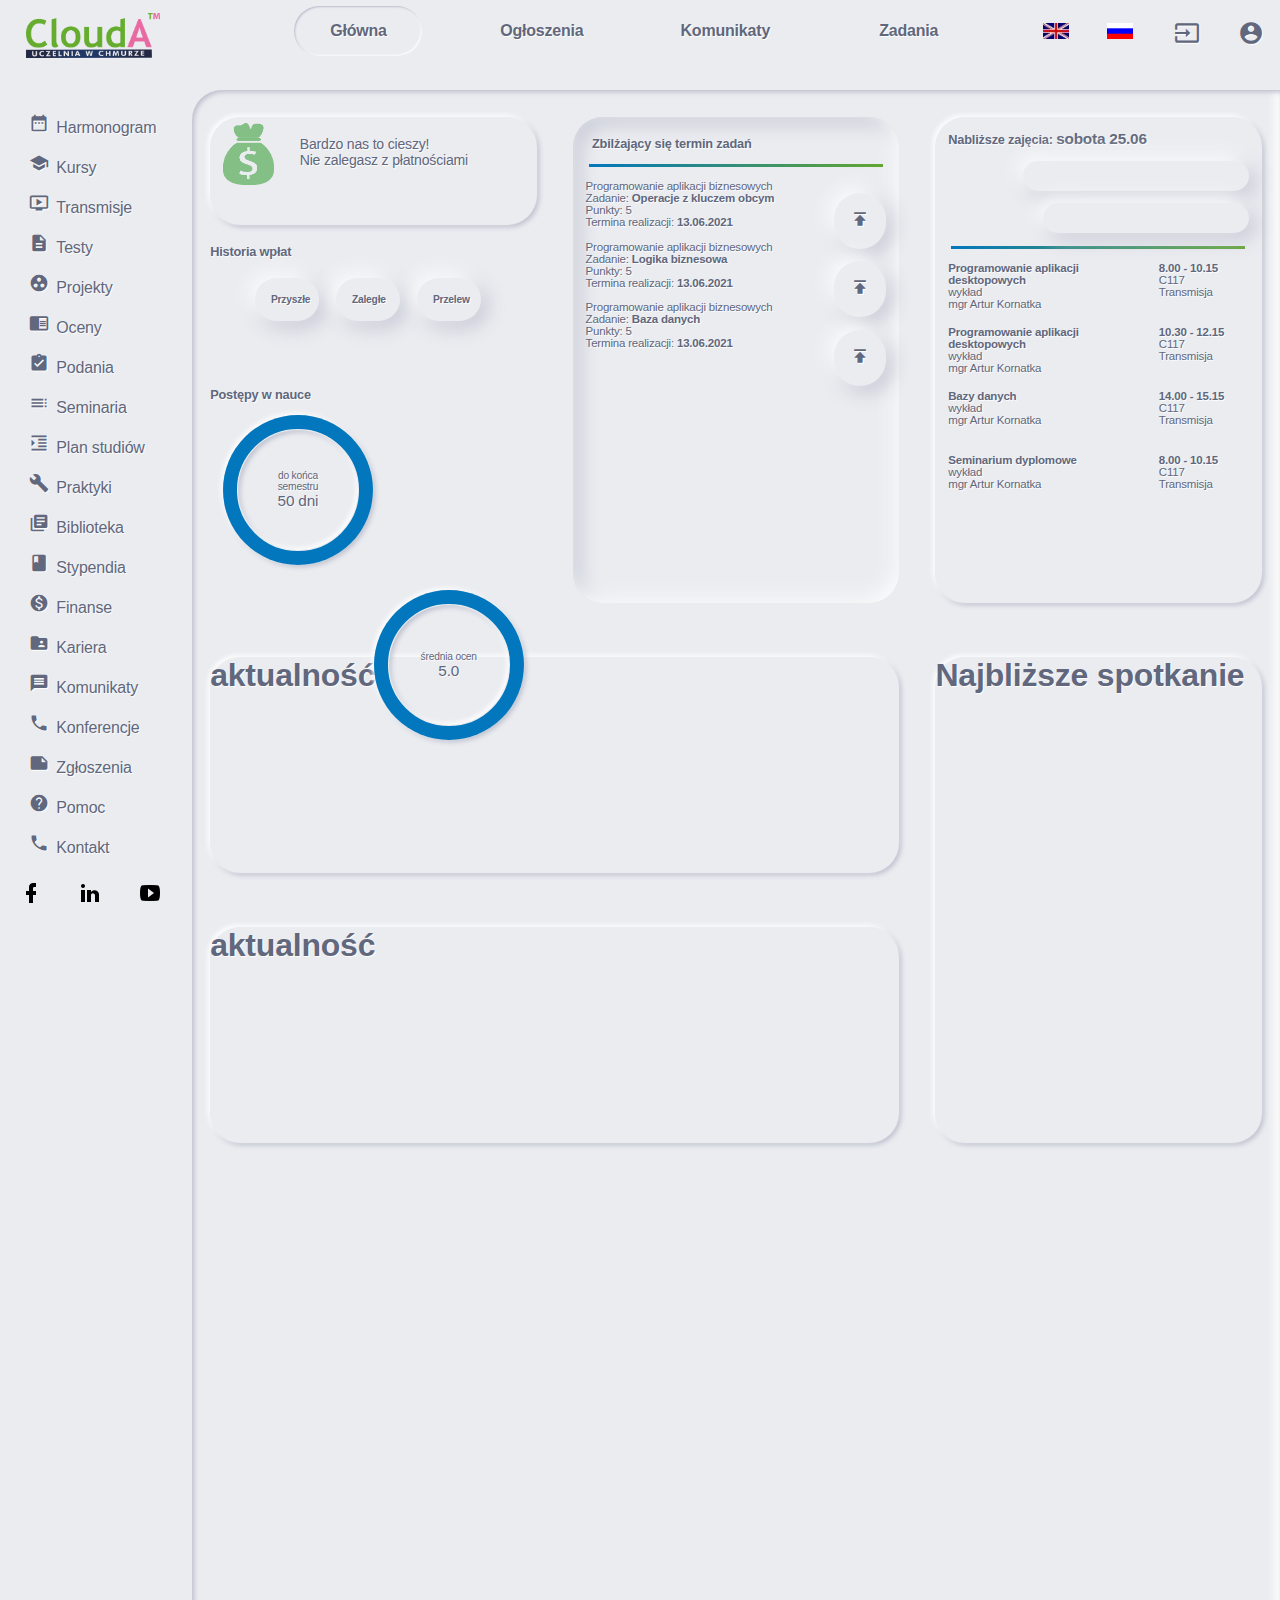
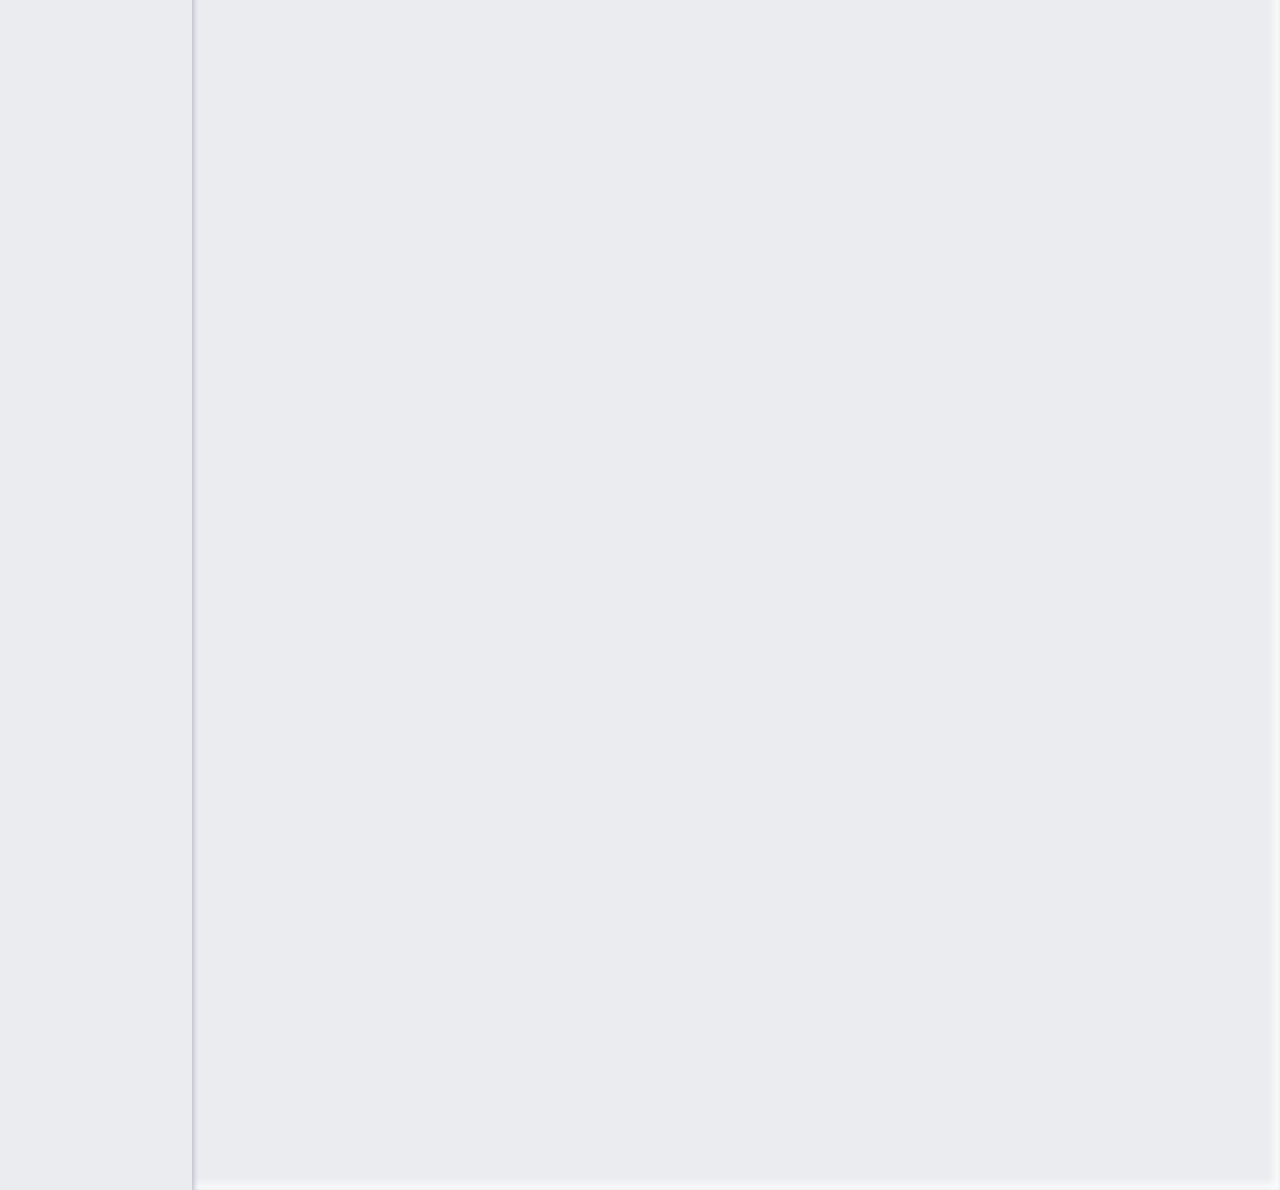
==== userPage.html @ e0c7ef5e "add style in msin board" ====
<!DOCTYPE html>
<html lang="pl">
  <head>  
    <link rel="stylesheet" href="/css/style.css" />
    <link rel="stylesheet" href="https://cdnjs.cloudflare.com/ajax/libs/font-awesome/4.7.0/css/font-awesome.min.css">
    <link href="https://fonts.googleapis.com/icon?family=Material+Icons" rel="stylesheet">
    <meta charset="UTF-8" />
    <meta http-equiv="X-UA-Compatible" content="ie=edge" />
    <meta name="viewport" content="width=device-width, initial-scale=1.0" />
    <meta name="description" content="CloudA" />
   
    <title>CloudA</title>
  </head>
  <body>
    <div class="main">
      <div class="menu-top">
        <div class="menu-top-grid">
          <a href="#"><img src="/img/CloudA2.png" alt="logo clouda"></a>
          <div class="tab-buttons">
            <button class="tablink" id="defaultOpen" onclick="openPage('Home', this, 'inset 1px 1px 2px #BABECC, inset -1px -1px 2px #FFF')">Główna</button>
            <button class="tablink" onclick="openPage('News', this, 'inset 1px 1px 2px #BABECC, inset -1px -1px 2px #FFF' )" >Ogłoszenia</button>
            <button class="tablink" onclick="openPage('Message', this, 'inset 1px 1px 2px #BABECC, inset -1px -1px 2px #FFF')">Komunikaty</button>
            <button class="tablink" onclick="openPage('Task', this, 'inset 1px 1px 2px #BABECC, inset -1px -1px 2px #FFF' )">Zadania</button>
          </div>
          <img class="ang" src="/img/fleng.jpg">
          <img class="rus" src="/img/flros.png" >
          <a class="user" href="index.html"><i class="material-icons">input</i></a>
          <a class="logout" href="index.html"><i class="material-icons">account_circle</i></a>
         
        </div>
       
      </div>
      <nav>
        <div class="menu-side">
          <ul class="card-menu">
            <li><a href="/Harmonogram/Index" class="waves-blue"><i class="material-icons">date_range</i><span>Harmonogram</span></a></li>
            <li><a href="/Kursy/ListaPlanowKursy" class="waves-blue"><i class="material-icons">school</i><span>Kursy</span></a></li>
            <li><a href="/Transmisja/TransmisjaWyklady" class="waves-blue"><i class="material-icons">ondemand_video</i><span>Transmisje</span></a></li>
            <li><a href="/Ankiety/Index" class="waves-blue"><i class="material-icons">description</i><span>Testy</span></a></li>
            <li><a href="/ProjektCloudA/Index" class="waves-blue"><i class="material-icons">group_work</i><span>Projekty</span></a></li>
            <li><a href="/Kursy/ListaPlanowOceny" class="waves-blue"><i class="material-icons">chrome_reader_mode</i><span>Oceny</span></a></li>
            <li><a href="/PodanieStudenta/Index" class="waves-blue"><i class="material-icons">assignment_turned_in</i><span>Podania</span></a></li>
            <li><a href="/Seminaria/Index" class="waves-blue"><i class="material-icons">toc</i><span>Seminaria</span></a></li>
            <li><a href="/PlanStudenta/Index" class="waves-blue"><i class="material-icons">format_indent_increase</i><span>Plan studiów</span></a></li>
            <li><a href="/Praktyki/Index" class="waves-blue"><i class="material-icons">build</i><span>Praktyki</span></a></li>
            <li><a href="/Biblioteka/Informacje" class="waves-blue"><i class="material-icons">library_books</i><span>Biblioteka</span></a></li>
            <li><a href="/Stypendia/Index" class="waves-blue"><i class="material-icons">book</i><span>Stypendia</span></a></li>
            <li><a href="/Platnosci/Index" class="waves-blue"><i class="material-icons">monetization_on</i><span>Finanse</span></a></li>
            <li><a href="/Kariera/Oferty" class="waves-blue"><i class="material-icons">folder_shared</i><span>Kariera</span></a></li>
            <li><a href="/Komunikat/Index" class="waves-blue"><i class="material-icons">message</i><span>Komunikaty</span></a></li>
            <li><a href="/Konferencja/Index" class="waves-blue"><i class="material-icons">call</i><span>Konferencje</span></a></li>
            <li><a href="/Zgloszenie/Index" class="waves-blue"><i class="material-icons">note</i><span>Zgłoszenia</span></a></li>
            <li><a href="/Pomoc/Index" class="waves-blue"><i class="material-icons">help</i><span>Pomoc</span></a></li>
            <li><a href="/Home/Kontakt" class="waves-blue"><i class="material-icons">phone</i><span>Kontakt</span></a></li>
           
          </ul>
          <a href="/Home/Kontakt" class="social-menu"><img src="/img/facebook.png" alt="facebook link"></a>
          <a href="/Home/Kontakt" class="social-menu"><img src="/img/linkedin.png" alt="linkedin"></a>
          <a href="/Home/Kontakt" class="social-menu"><img src="/img/youtube-play.png" alt="youtube-play"></a>
        </div>
      </nav>
      <div id="Home" class="tabcontent">
        <div class="workspace">
          <div class="workspace-grid">
           
            <div class="card-main-left">
              <div class="payment">
                <img src="/img/platnosciIkona.png" alt="ikona platnosci">
                <p>Bardzo nas to cieszy! <br/>Nie zalegasz z płatnościami</p>
    
              </div>
              <div class="payment-history">
                <h3>Historia wpłat</h3>
                <div class="payment-history-buttons">
                  <button>Przyszłe </button>
                <button>Zaległe</button>
                <button>Przelew</button>
                </div>
                
              </div>
              <div style="clear: both;"></div>
            </div>
            
            <div class="card-main-left">  
              <h3>Postępy w nauce</h3>          
              <div class="bar">
                <svg>
                  <circle cx='50%' cy='50%' r="50%"></circle>
                </svg>
                <p class="text-chart">do końca semestru<br><span>50 dni</span></p>
              </div>
              <div class="bar" style="float: right;">
                <svg>
                  <circle cx='50%' cy='50%' r="50%"></circle>
                </svg>
                <p class="text-chart">średnia ocen<br><span>5.0</span></p>
              </div>
              
            </div>
            <div class="card-main-right">
              <h3>Zbilżający się termin zadań</h3>
              <div class="agenda-line"></div>
              <div class="tasks">
                <div class="task">
                  <p>Programowanie aplikacji biznesowych</p>
                  <p>Zadanie: <span>Operacje z kluczem obcym</span></p>
                  <p>Punkty: 5</p>
                  <p>Termina realizacji: <span>13.06.2021</span></p>
                </div>
                <button><i class="material-icons">publish</i></button>          
              </div>
              <div class="tasks">
                <div class="task">
                  <p>Programowanie aplikacji biznesowych</p>
                  <p>Zadanie: <span>Logika biznesowa</span></p>
                  <p>Punkty: 5</p>
                  <p>Termina realizacji: <span>13.06.2021</span></p>
                </div>
                <button><i class="material-icons">publish</i></button>          
              </div>
              <div class="tasks">
                <div class="task">
                  <p>Programowanie aplikacji biznesowych</p>
                  <p>Zadanie: <span>Baza danych</span></p>
                  <p>Punkty: 5</p>
                  <p>Termina realizacji: <span>13.06.2021</span></p>

                </div>
                <button><i class="material-icons">publish</i></button>          
              </div>
            </div>
            
            <div class="card-main-a">
              <h1>aktualność</h1>
            </div>
           
         
            <div class="card-main-a">
              <h1>aktualność</h1>
            </div>
            <div class="card-second-a">
              <div class="agenda">
                <h3>Nabliższe zajęcia:  <span> sobota 25.06</span></h3>
                <button><i class="material-icons">arrow_right</i></button>
                <button><i class="material-icons">arrow_left</i></button>
                <div style="clear: both;"></div>
                <div class="agenda-line"></div>
                <div class="agenda-items">
                  <div class="agenda-item-left">                 
                    <p><span>Programowanie aplikacji desktopowych</span></p>
                    <p>wykład</p>
                    <p>mgr Artur Kornatka</p>
                  </div>
                  <div class="agenda-item-right">                  
                    <p><span>8.00 - 10.15</span></p>
                    <p>C117</p>
                    <p>Transmisja</p>
                  </div>                  
                </div>
                <div class="agenda-items">
                  <div class="agenda-item-left">                 
                    <p><span>Programowanie aplikacji desktopowych</span></p>
                    <p>wykład</p>
                    <p>mgr Artur Kornatka</p>
                  </div>
                  <div class="agenda-item-right">                  
                    <p><span>10.30 - 12.15</span></p>
                    <p>C117</p>
                    <p>Transmisja</p>
                  </div>                  
                </div>
                <div class="agenda-items">
                  <div class="agenda-item-left">                 
                    <p><span>Bazy danych</span></p>
                    <p>wykład</p>
                    <p>mgr Artur Kornatka</p>
                  </div>
                  <div class="agenda-item-right">                  
                    <p><span>14.00 - 15.15</span></p>
                    <p>C117</p>
                    <p>Transmisja</p>
                  </div>                  
                </div>
                <div class="agenda-items">
                  <div class="agenda-item-left">                 
                    <p><span>Seminarium dyplomowe</span></p>
                    <p>wykład</p>
                    <p>mgr Artur Kornatka</p>
                  </div>
                  <div class="agenda-item-right">                  
                    <p><span>8.00 - 10.15</span></p>
                    <p>C117</p>
                    <p>Transmisja</p>
                  </div>                  
                </div>
             </div>
            </div>
            <div class="card-second-b">
              <h1>Najbliższe spotkanie</h1>
            </div>
           
           
            
          </div>
          </div>
      </div>
      
      <div id="News" class="tabcontent">
       <div class="workspace">
        <div class="workspace-grid">
          <div class="card-main-a">
      
          </div>
          <div class="card-main-a">
    
          </div>
          <div class="card-main-a">
    
          </div>
          <div class="card-main-a">
    
          </div>
          <div class="card-second-a">
      
          </div>
          <div class="card-second-b">
      
          </div>
        </div>
       </div>
      </div>
      
      <div id="Message" class="tabcontent">
        <div class="workspace">
          <div class="workspace-grid">
            <div class="card-main-a">
      
            </div>
            <div class="card-main-a">
      
            </div>
            <div class="card-main-a">
      
            </div>
            <div class="card-main-a">
      
            </div>
            <div class="card-second-a">
        
            </div>
            <div class="card-second-b">
        
            </div>
          </div>
         </div>
      </div>
      
      <div id="Task" class="tabcontent">
        <div class="workspace">
          <div class="workspace-grid">
            <div class="card-main-a">
      
            </div>
            <div class="card-main-a">
      
            </div>
            <div class="card-main-a">
      
            </div>
            <div class="card-main-a">
      
            </div>
            <div class="card-second-a">
        
            </div>
            <div class="card-second-b">
        
            </div>
          </div>
         </div>
      </div>
      
     
      <footer>
     
      </footer>
    </div>
    <script src="calendar.js"></script>
    <script src="tabPage.js"></script>
 </body>
</html>
---- css/style.css ----
/* Main page */
* {
  margin: 0;
  padding: 0;
  -webkit-box-sizing: border-box;
          box-sizing: border-box;
}

body {
  font-family: -apple-system, BlinkMacSystemFont, 'Segoe UI', Roboto, Oxygen, Ubuntu, Cantarell, 'Open Sans', 'Helvetica Neue', sans-serif;
}

body, html {
  background-color: #EBECF0;
}

body, p, input, select, textarea, button {
  font-family: 'Montserrat', sans-serif;
  letter-spacing: -0.2px;
  font-size: 16px;
}

div, p {
  color: #BABECC;
  text-shadow: 1px 1px 1px #FFF;
}

form {
  padding: 16px;
  width: 320px;
  margin: 10% auto;
}

.segment {
  padding: 32px 0;
  text-align: center;
}

.segment img {
  width: 80%;
}

button, input {
  border: 0;
  outline: 0;
  font-size: 16px;
  border-radius: 320px;
  padding: 16px;
  background-color: #EBECF0;
  text-shadow: 1px 1px 0 #FFF;
}

label {
  display: block;
  margin-bottom: 24px;
  width: 100%;
}

input {
  margin-right: 8px;
  -webkit-box-shadow: inset 2px 2px 5px #BABECC, inset -5px -5px 10px #FFF;
          box-shadow: inset 2px 2px 5px #BABECC, inset -5px -5px 10px #FFF;
  width: 100%;
  -webkit-box-sizing: border-box;
          box-sizing: border-box;
  -webkit-transition: all 0.2s ease-in-out;
  transition: all 0.2s ease-in-out;
  -moz-appearance: none;
       appearance: none;
  -webkit-appearance: none;
}

input:focus {
  -webkit-box-shadow: inset 1px 1px 2px #BABECC, inset -1px -1px 2px #FFF;
          box-shadow: inset 1px 1px 2px #BABECC, inset -1px -1px 2px #FFF;
}

button {
  color: #61677C;
  font-weight: bold;
  -webkit-box-shadow: -5px -5px 20px #FFF, 5px 5px 20px #BABECC;
          box-shadow: -5px -5px 20px #FFF, 5px 5px 20px #BABECC;
  -webkit-transition: all 0.2s ease-in-out;
  transition: all 0.2s ease-in-out;
  cursor: pointer;
  font-weight: 600;
}

button:hover {
  -webkit-box-shadow: -2px -2px 5px #FFF, 2px 2px 5px #BABECC;
          box-shadow: -2px -2px 5px #FFF, 2px 2px 5px #BABECC;
}

button:active {
  -webkit-box-shadow: inset 1px 1px 2px #BABECC, inset -1px -1px 2px #FFF;
          box-shadow: inset 1px 1px 2px #BABECC, inset -1px -1px 2px #FFF;
}

button .icon {
  margin-right: 8px;
}

button.unit {
  border-radius: 8px;
  line-height: 0;
  width: 48px;
  height: 48px;
  display: -webkit-inline-box;
  display: -ms-inline-flexbox;
  display: inline-flex;
  -webkit-box-pack: center;
      -ms-flex-pack: center;
          justify-content: center;
  -webkit-box-align: center;
      -ms-flex-align: center;
          align-items: center;
  margin: 0 8px;
  font-size: 24px;
}

button.unit .icon {
  margin-right: 0;
}

button.color-main {
  display: block;
  width: 100%;
  color: #0277bd;
}

.input-group {
  display: -webkit-box;
  display: -ms-flexbox;
  display: flex;
  -webkit-box-align: center;
      -ms-flex-align: center;
          align-items: center;
  -webkit-box-pack: start;
      -ms-flex-pack: start;
          justify-content: flex-start;
}

.input-group label {
  margin: 0;
  -webkit-box-flex: 1;
      -ms-flex: 1;
          flex: 1;
}

.link {
  text-align: center;
}

.link a {
  text-decoration: none;
  color: #61677C;
}

center {
  color: #61677C;
  font-size: 10px;
}

.main {
  height: 100vh;
  display: -ms-grid;
  display: grid;
  -ms-grid-columns: 15vw 1fr;
      grid-template-columns: 15vw 1fr;
  -ms-grid-rows: 10vh 1fr;
      grid-template-rows: 10vh 1fr;
}

.menu-top {
  color: #61677C;
  -ms-grid-column: 1;
  -ms-grid-column-span: 2;
  grid-column: 1/3;
  -ms-grid-row: 1;
  -ms-grid-row-span: 1;
  grid-row: 1/2;
}

.menu-top-grid {
  display: -ms-grid;
  display: grid;
  -ms-grid-columns: 15vw 1fr 5vw 5vw 5vw 5vw;
      grid-template-columns: 15vw 1fr 5vw 5vw 5vw 5vw;
  justify-items: center;
  -webkit-box-align: center;
      -ms-flex-align: center;
          align-items: center;
}

.menu-top a img {
  width: 70%;
  margin-left: 2vw;
  margin-top: 1vw;
  -ms-grid-column: 1;
  -ms-grid-column-span: 1;
  grid-column: 1/2;
}

.user {
  -ms-grid-column: 5;
  -ms-grid-column-span: 1;
  grid-column: 5/6;
  width: 55%;
  height: 55%;
  padding: 0;
  border-radius: 5px;
  color: #61677C;
  padding-top: 7px;
  padding-left: 8px;
  cursor: pointer;
  -webkit-transition: ease-in-out 0.4s;
  transition: ease-in-out 0.4s;
}

.user i {
  font-size: 2vw !important;
}

.user:hover {
  -webkit-box-shadow: -2px -2px 5px #FFF, 2px 2px 5px #BABECC;
          box-shadow: -2px -2px 5px #FFF, 2px 2px 5px #BABECC;
}

.logout {
  -ms-grid-column: 6;
  -ms-grid-column-span: 1;
  grid-column: 6/7;
  width: 55%;
  height: 55%;
  padding: 0;
  border-radius: 5px;
  color: #61677C;
  padding-top: 7px;
  padding-left: 8px;
  cursor: pointer;
  -webkit-transition: ease-in-out 0.4s;
  transition: ease-in-out 0.4s;
}

.logout i {
  font-size: 2vw !important;
}

.logout:hover {
  -webkit-box-shadow: -2px -2px 5px #FFF, 2px 2px 5px #BABECC;
          box-shadow: -2px -2px 5px #FFF, 2px 2px 5px #BABECC;
}

.rus {
  -ms-grid-column: 4;
  -ms-grid-column-span: 1;
  grid-column: 4/5;
  width: 40%;
  cursor: pointer;
}

.ang {
  -ms-grid-column: 3;
  -ms-grid-column-span: 1;
  grid-column: 3/4;
  width: 40%;
  cursor: pointer;
}

.tablink {
  -webkit-box-shadow: none;
          box-shadow: none;
  cursor: pointer;
  margin-left: 4vw;
  min-width: 10vw;
  -webkit-transition: ease-in-out 0.4s;
  transition: ease-in-out 0.4s;
}

.tablink:hover {
  -webkit-box-shadow: -2px -2px 5px #FFF, 2px 2px 5px #BABECC;
          box-shadow: -2px -2px 5px #FFF, 2px 2px 5px #BABECC;
}

.tablink:active {
  -webkit-box-shadow: inset 1px 1px 2px #BABECC, inset -1px -1px 2px #FFF;
          box-shadow: inset 1px 1px 2px #BABECC, inset -1px -1px 2px #FFF;
}

.tabcontent {
  height: 100%;
}

.menu-side {
  color: #61677C;
  -ms-grid-column: 1;
  -ms-grid-column-span: 1;
  grid-column: 1/2;
  -ms-grid-row: 2;
  -ms-grid-row-span: 1;
  grid-row: 2/3;
  margin-top: 2vh;
}

.card-menu li {
  margin-left: 10%;
  text-decoration: none;
  height: 40px;
  width: 80%;
  list-style-type: none;
  padding-top: 5px;
  padding-left: 10px;
  cursor: pointer;
  border-radius: 20px;
  -webkit-transition: ease-in-out 0.4s;
  transition: ease-in-out 0.4s;
}

.card-menu li:hover {
  -webkit-box-shadow: -2px -2px 5px #FFF, 2px 2px 5px #BABECC;
          box-shadow: -2px -2px 5px #FFF, 2px 2px 5px #BABECC;
}

.card-menu li a {
  text-decoration: none;
  color: #61677C;
}

.card-menu li a span {
  padding-left: 5%;
}

.material-icons {
  font-size: 20px !important;
}

.social-menu {
  float: left;
  margin-top: 1vw;
  margin-left: 1.5vw;
  padding: auto;
}

.social-menu img {
  padding-right: 1.25vw;
}

.social-menu:hover {
  -webkit-box-shadow: -2px -2px 5px #FFF, 2px 2px 5px #BABECC;
          box-shadow: -2px -2px 5px #FFF, 2px 2px 5px #BABECC;
}

.workspace {
  color: #61677C;
  border-top-left-radius: 30px;
  -webkit-box-shadow: inset 2px 2px 5px #BABECC, inset -5px -5px 10px #FFF;
          box-shadow: inset 2px 2px 5px #BABECC, inset -5px -5px 10px #FFF;
  -ms-grid-column: 2;
  -ms-grid-column-span: 1;
  grid-column: 2/3;
  -ms-grid-row: 2;
  -ms-grid-row-span: 1;
  grid-row: 2/3;
}

.workspace-grid {
  display: -ms-grid;
  display: grid;
  -ms-grid-columns: 1fr 1fr 1fr;
      grid-template-columns: 1fr 1fr 1fr;
  -ms-grid-rows: (30vh)[10];
      grid-template-rows: repeat(10, 30vh);
}

.card-main-left {
  color: #61677C;
  border-radius: 30px;
  -ms-flex-item-align: center;
      -ms-grid-row-align: center;
      align-self: center;
  -ms-grid-column-align: center;
      justify-self: center;
  width: 90%;
  height: 80%;
  -ms-grid-column: 1;
  -ms-grid-column-span: 1;
  grid-column: 1/2;
}

.card-main-right {
  color: #61677C;
  border-radius: 30px;
  -webkit-box-shadow: inset -5px -5px 20px #FFF, inset 5px 5px 20px #BABECC;
          box-shadow: inset -5px -5px 20px #FFF, inset 5px 5px 20px #BABECC;
  -ms-flex-item-align: center;
      -ms-grid-row-align: center;
      align-self: center;
  -ms-grid-column-align: center;
      justify-self: center;
  width: 90%;
  height: 90%;
  -ms-grid-row: 1;
  -ms-grid-row-span: 2;
  grid-row: 1/3;
  -ms-grid-column: 2;
  -ms-grid-column-span: 1;
  grid-column: 2/3;
}

.card-main-a {
  color: #61677C;
  border-radius: 30px;
  -webkit-box-shadow: -2px -2px 5px #FFF, 2px 2px 5px #BABECC;
          box-shadow: -2px -2px 5px #FFF, 2px 2px 5px #BABECC;
  -ms-flex-item-align: center;
      -ms-grid-row-align: center;
      align-self: center;
  -ms-grid-column-align: center;
      justify-self: center;
  width: 95%;
  height: 80%;
  -ms-grid-column: 1;
  -ms-grid-column-span: 2;
  grid-column: 1/3;
}

.card-main-b {
  color: #61677C;
  border-radius: 30px;
  -webkit-box-shadow: -2px -2px 5px #FFF, 2px 2px 5px #BABECC;
          box-shadow: -2px -2px 5px #FFF, 2px 2px 5px #BABECC;
  -ms-flex-item-align: center;
      -ms-grid-row-align: center;
      align-self: center;
  -ms-grid-column-align: center;
      justify-self: center;
  width: 95%;
  height: 80%;
  -ms-grid-row: 3;
  -ms-grid-row-span: 1;
  grid-row: 3/4;
  -ms-grid-column: 1;
  -ms-grid-column-span: 2;
  grid-column: 1/3;
}

.card-main-c {
  color: #61677C;
  border-radius: 30px;
  -webkit-box-shadow: -2px -2px 5px #FFF, 2px 2px 5px #BABECC;
          box-shadow: -2px -2px 5px #FFF, 2px 2px 5px #BABECC;
  -ms-flex-item-align: center;
      -ms-grid-row-align: center;
      align-self: center;
  -ms-grid-column-align: center;
      justify-self: center;
  width: 95%;
  height: 80%;
  -ms-grid-row: 4;
  -ms-grid-row-span: 1;
  grid-row: 4/5;
  -ms-grid-column: 1;
  -ms-grid-column-span: 2;
  grid-column: 1/3;
}

.card-second-a {
  -ms-flex-item-align: center;
      -ms-grid-row-align: center;
      align-self: center;
  -ms-grid-column-align: center;
      justify-self: center;
  color: #61677C;
  border-radius: 30px;
  -webkit-box-shadow: -2px -2px 5px #FFF, 2px 2px 5px #BABECC;
          box-shadow: -2px -2px 5px #FFF, 2px 2px 5px #BABECC;
  width: 90%;
  height: 90%;
  -ms-grid-row: 1;
  -ms-grid-row-span: 2;
  grid-row: 1/3;
  -ms-grid-column: 3;
  -ms-grid-column-span: 1;
  grid-column: 3/4;
}

.card-second-b {
  -ms-flex-item-align: center;
      -ms-grid-row-align: center;
      align-self: center;
  -ms-grid-column-align: center;
      justify-self: center;
  color: #61677C;
  border-radius: 30px;
  -webkit-box-shadow: -2px -2px 5px #FFF, 2px 2px 5px #BABECC;
          box-shadow: -2px -2px 5px #FFF, 2px 2px 5px #BABECC;
  width: 90%;
  height: 90%;
  -ms-grid-row: 3;
  -ms-grid-row-span: 2;
  grid-row: 3/5;
  -ms-grid-column: 3;
  -ms-grid-column-span: 1;
  grid-column: 3/4;
}

.payment {
  width: 100%;
  height: 50%;
  border-radius: 30px;
  -webkit-box-shadow: -2px -2px 5px #FFF, 2px 2px 5px #BABECC;
          box-shadow: -2px -2px 5px #FFF, 2px 2px 5px #BABECC;
}

.payment p {
  padding-top: 1.5vw;
  color: #61677C;
  font-size: 1.1vw;
}

.payment img {
  float: left;
  width: 4vw;
  margin-top: 0.5vw;
  margin-left: 1vw;
  margin-right: 2vw;
}

.payment-history h3 {
  padding-top: 1.5vw;
  padding-bottom: 1.5vw;
  color: #61677C;
  font-size: 1.0vw;
}

.payment-history-buttons {
  margin-left: 3vw;
}

.payment-history-buttons button {
  font-size: 0.8vw;
  margin: 0 0.5vw;
  width: 5vw;
}

.card-main-left h3 {
  font-size: 1.0vw;
}

.bar {
  float: left;
  height: 150px;
  width: 150px;
  border-radius: 50%;
  position: relative;
  -webkit-box-shadow: -2px -2px 5px #FFF, 2px 2px 5px #BABECC;
          box-shadow: -2px -2px 5px #FFF, 2px 2px 5px #BABECC;
  overflow: hidden;
  margin: 1vw;
}

.bar:after {
  content: "";
  position: absolute;
  left: 50%;
  top: 50%;
  -webkit-transform: translate(-50%, -50%);
          transform: translate(-50%, -50%);
  height: 80%;
  width: 80%;
  border-radius: 50%;
  -webkit-box-shadow: inset -2px -2px 5px #FFF, inset 2px 2px 5px #BABECC;
          box-shadow: inset -2px -2px 5px #FFF, inset 2px 2px 5px #BABECC;
}

svg {
  width: 100%;
  height: 100%;
  position: relative;
}

svg circle {
  position: absolute;
  -webkit-transform: scale(0.939);
          transform: scale(0.939);
  -webkit-transform-origin: center;
          transform-origin: center;
  fill: none;
  stroke: #0277bd;
  stroke-width: 20px;
  stroke-dasharray: 630px;
  /* stroke-dashoffset: 630px; */
}

.bar:nth-child(1) svg circle {
  -webkit-animation: bar_1 1s ease forwards;
          animation: bar_1 1s ease forwards;
}

.bar:nth-child(2) svg circle {
  -webkit-animation: bar_2 1s ease forwards;
          animation: bar_2 1s ease forwards;
}

.text-chart {
  position: absolute;
  color: #61677C;
  font-size: 0.8vw;
  text-align: center;
  top: 50%;
  left: 50%;
  -webkit-transform: translate(-50%, -50%);
          transform: translate(-50%, -50%);
}

.text-chart span {
  font-size: 1.2vw;
}

/* svg circle {
	stroke-dashoffset: calc(950 - (950*10) / 100);
} */
@-webkit-keyframes bar_1 {
  0% {
    stroke-dashoffset: 630px;
  }
  100% {
    stroke-dashoffset: calc(630px - (630px * 40) / 100);
  }
}
@keyframes bar_1 {
  0% {
    stroke-dashoffset: 630px;
  }
  100% {
    stroke-dashoffset: calc(630px - (630px * 40) / 100);
  }
}

@-webkit-keyframes bar_2 {
  0% {
    stroke-dashoffset: 630px;
  }
  100% {
    stroke-dashoffset: calc(630px - (630px * 40) / 100);
  }
}

@keyframes bar_2 {
  0% {
    stroke-dashoffset: 630px;
  }
  100% {
    stroke-dashoffset: calc(630px - (630px * 40) / 100);
  }
}

.card-main-right h3 {
  margin-top: 1.5vw;
  margin-left: 1.5vw;
  font-size: 1vw;
}

.tasks {
  margin: 1vw;
}

.task {
  margin-bottom: 1vw;
  float: left;
}

.task p {
  color: #61677C !important;
  font-size: 0.9vw;
}

.task p span {
  font-weight: 600;
  font-size: 0.9vw;
}

.tasks button {
  float: right;
  margin-left: 1vw;
  margin-top: 1vw;
}

.agenda h3 {
  font-size: 1vw;
  color: #61677C;
  padding-top: 1vw;
  padding-left: 1vw;
  float: left;
}

.agenda button {
  padding: 3px;
  margin-top: 1vw;
  float: right;
  margin-right: 1vw;
}

.agenda h3 span {
  font-size: 1.2vw;
}

.agenda-line {
  width: 90%;
  margin-left: 1.25vw;
  margin-top: 1vw;
  height: 3px;
  background-image: -webkit-gradient(linear, left top, right top, from(#0277bd), to(#63a630));
  background-image: linear-gradient(to right, #0277bd, #63a630);
}

.agenda-items {
  padding: 1vw;
  margin-bottom: 3vw;
}

.agenda-item-left {
  float: left;
  width: 70%;
}

.agenda-item-right {
  float: right;
  width: 30%;
}

.agenda-item-left p {
  color: #61677C;
  font-size: 0.9vw;
}

.agenda-item-left p span {
  color: #61677C;
  font-weight: 600;
}

.agenda-item-right p {
  color: #61677C;
  font-size: 0.9vw;
}

.agenda-item-right p span {
  color: #61677C;
  font-weight: 600;
}
/*# sourceMappingURL=style.css.map */
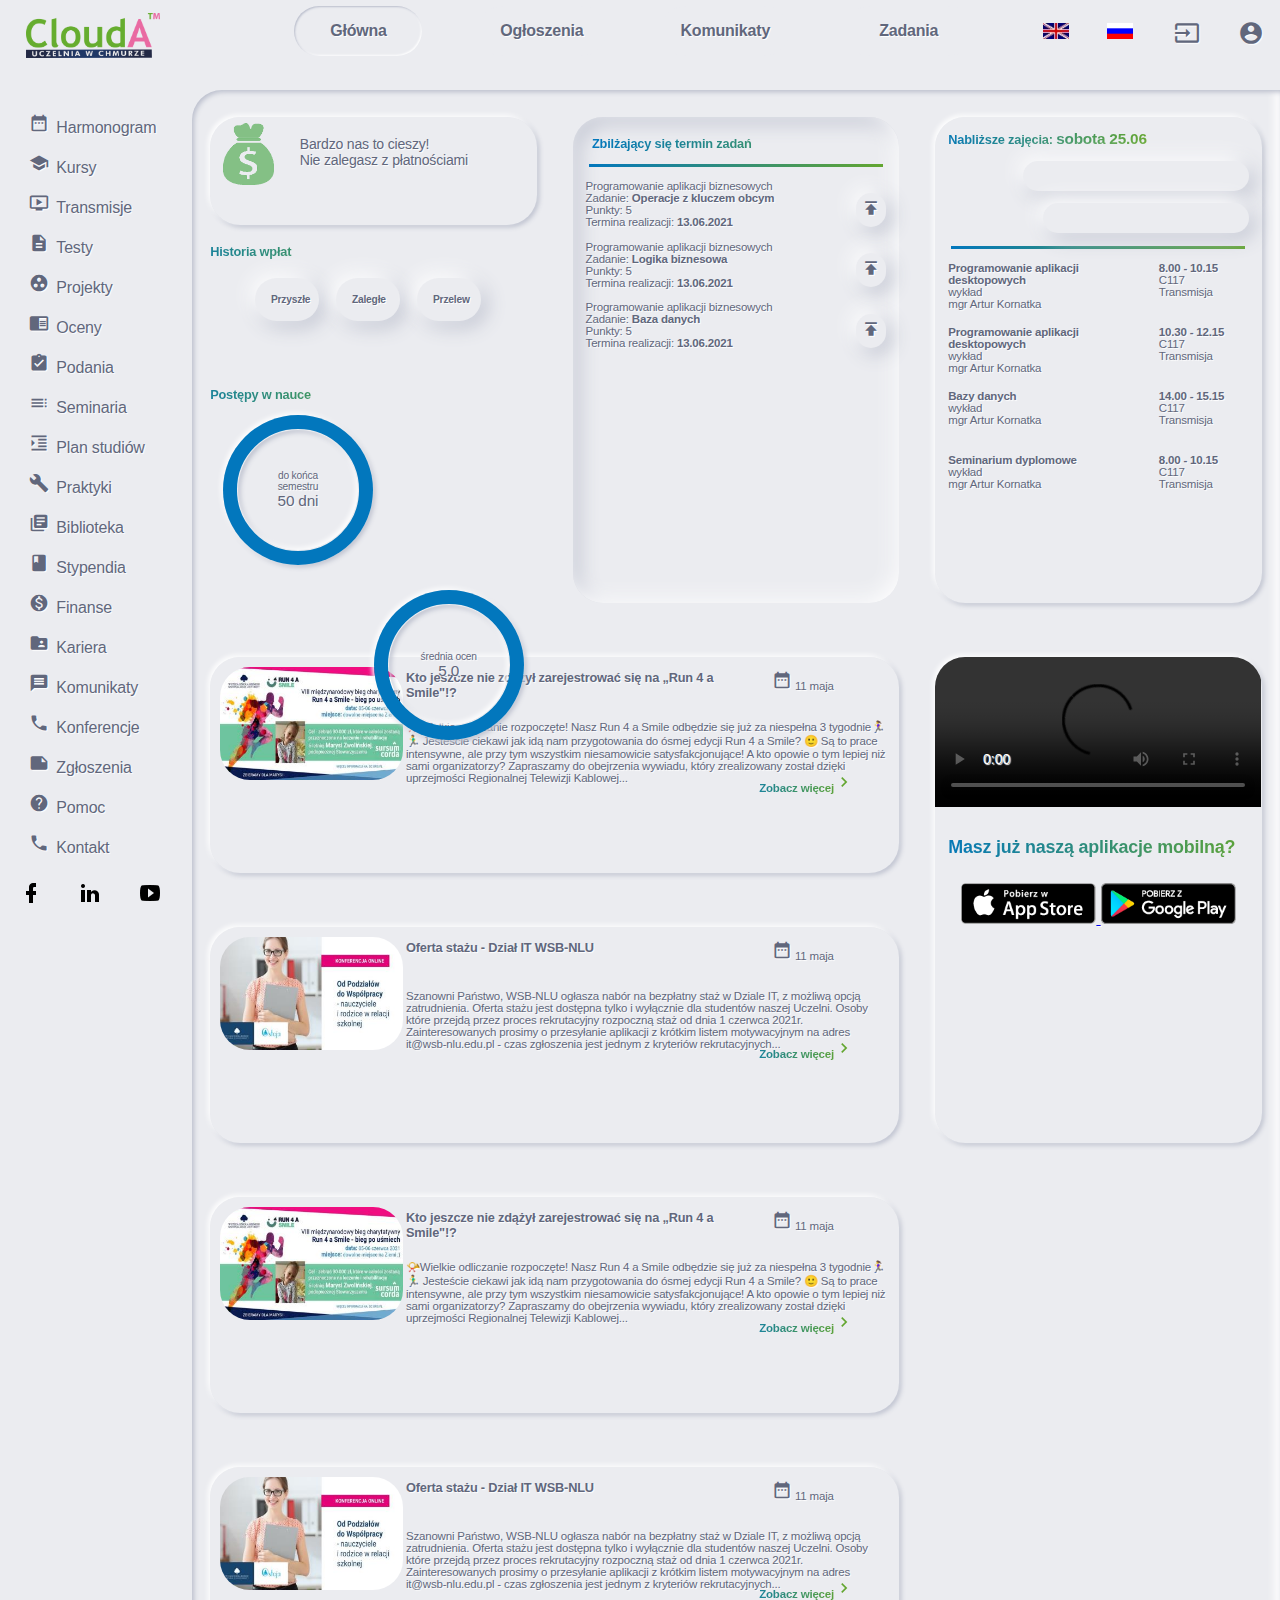
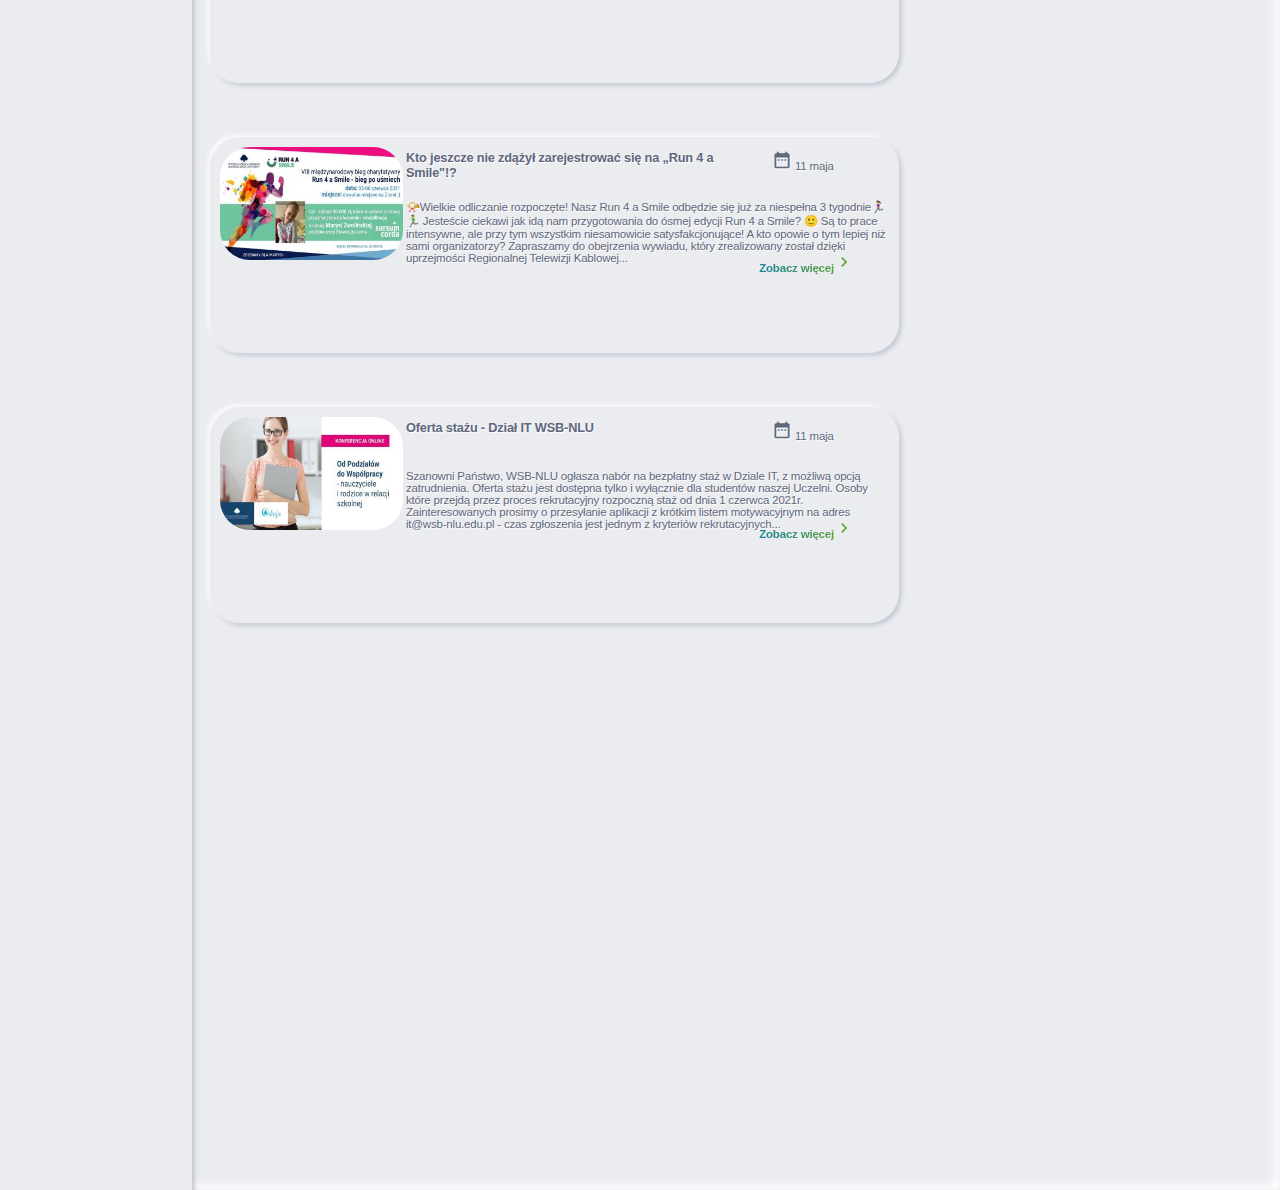
==== commit f5ae0ff9: "style in news and tasks" ====
--- a/userPage.html
+++ b/userPage.html
@@ -66,11 +66,10 @@
             <div class="card-main-left">
               <div class="payment">
                 <img src="/img/platnosciIkona.png" alt="ikona platnosci">
-                <p>Bardzo nas to cieszy! <br/>Nie zalegasz z płatnościami</p>
-    
+                <p>Bardzo nas to cieszy! <br/>Nie zalegasz z płatnościami</p>               
               </div>
               <div class="payment-history">
-                <h3>Historia wpłat</h3>
+                <h3 class="text-linear-gradient-short">Historia wpłat</h3>
                 <div class="payment-history-buttons">
                   <button>Przyszłe </button>
                 <button>Zaległe</button>
@@ -82,7 +81,7 @@
             </div>
             
             <div class="card-main-left">  
-              <h3>Postępy w nauce</h3>          
+              <h3 class="text-linear-gradient-short">Postępy w nauce</h3>          
               <div class="bar">
                 <svg>
                   <circle cx='50%' cy='50%' r="50%"></circle>
@@ -98,7 +97,7 @@
               
             </div>
             <div class="card-main-right">
-              <h3>Zbilżający się termin zadań</h3>
+              <h3 class="text-linear-gradient">Zbilżający się termin zadań</h3>
               <div class="agenda-line"></div>
               <div class="tasks">
                 <div class="task">
@@ -130,17 +129,96 @@
               </div>
             </div>
             
-            <div class="card-main-a">
-              <h1>aktualność</h1>
-            </div>
-           
-         
-            <div class="card-main-a">
-              <h1>aktualność</h1>
+            <div class="card-main-a"> 
+              <div class="news-grid">
+                <img src="/img/nkonowalik_bf10085a-2495-4b3c-bf7b-aec5e0d8f4f5_min.jpg">
+                <h3>Kto jeszcze nie zdążył zarejestrować się na „Run 4 a Smile"!?</h3>
+                <p>📯Wielkie odliczanie rozpoczęte!  
+                  Nasz Run 4 a Smile odbędzie się już za niespełna 3 tygodnie🏃‍♀️🏃‍♂️
+                  Jesteście ciekawi jak idą nam przygotowania do ósmej edycji Run 4 a Smile? 🙂
+                  Są to prace intensywne, ale przy tym wszystkim niesamowicie satysfakcjonujące!
+                  A kto opowie o tym lepiej niż sami organizatorzy? 
+                  Zapraszamy do obejrzenia wywiadu, który zrealizowany został dzięki uprzejmości Regionalnej Telewizji Kablowej...  </p>
+                  <span><i class="material-icons left">date_range</i> 11 maja</span>
+                  <a class="text-linear-gradient-short">Zobacz więcej<i class="material-icons">navigate_next</i></a>               
+              </div>           
+            </div>
+            <div class="card-main-a"> 
+              <div class="news-grid">
+                <img src="/img/nkonowalik_79d6265e-cae2-4262-ae67-17194fe45278_min.jpg">
+                <h3>Oferta stażu - Dział IT WSB-NLU</h3>
+                <p>Szanowni Państwo,
+
+                  WSB-NLU ogłasza nabór na bezpłatny staż w Dziale IT, z możliwą opcją zatrudnienia.
+                  
+                  Oferta stażu jest dostępna tylko i wyłącznie dla studentów naszej Uczelni. Osoby które przejdą przez proces rekrutacyjny rozpoczną staż od dnia 1 czerwca 2021r. Zainteresowanych prosimy o przesyłanie aplikacji z krótkim listem motywacyjnym na adres it@wsb-nlu.edu.pl - czas zgłoszenia jest jednym z kryteriów rekrutacyjnych...
+                  
+                 </p>
+                  <span><i class="material-icons left">date_range</i> 11 maja</span>
+                  <a class="text-linear-gradient-short">Zobacz więcej<i class="material-icons">navigate_next</i></a>               
+              </div>           
+            </div>
+            <div class="card-main-a"> 
+              <div class="news-grid">
+                <img src="/img/nkonowalik_bf10085a-2495-4b3c-bf7b-aec5e0d8f4f5_min.jpg">
+                <h3>Kto jeszcze nie zdążył zarejestrować się na „Run 4 a Smile"!?</h3>
+                <p>📯Wielkie odliczanie rozpoczęte!  
+                  Nasz Run 4 a Smile odbędzie się już za niespełna 3 tygodnie🏃‍♀️🏃‍♂️
+                  Jesteście ciekawi jak idą nam przygotowania do ósmej edycji Run 4 a Smile? 🙂
+                  Są to prace intensywne, ale przy tym wszystkim niesamowicie satysfakcjonujące!
+                  A kto opowie o tym lepiej niż sami organizatorzy? 
+                  Zapraszamy do obejrzenia wywiadu, który zrealizowany został dzięki uprzejmości Regionalnej Telewizji Kablowej...  </p>
+                  <span><i class="material-icons left">date_range</i> 11 maja</span>
+                  <a class="text-linear-gradient-short">Zobacz więcej<i class="material-icons">navigate_next</i></a>               
+              </div>           
+            </div>
+            <div class="card-main-a"> 
+              <div class="news-grid">
+                <img src="/img/nkonowalik_79d6265e-cae2-4262-ae67-17194fe45278_min.jpg">
+                <h3>Oferta stażu - Dział IT WSB-NLU</h3>
+                <p>Szanowni Państwo,
+
+                  WSB-NLU ogłasza nabór na bezpłatny staż w Dziale IT, z możliwą opcją zatrudnienia.
+                  
+                  Oferta stażu jest dostępna tylko i wyłącznie dla studentów naszej Uczelni. Osoby które przejdą przez proces rekrutacyjny rozpoczną staż od dnia 1 czerwca 2021r. Zainteresowanych prosimy o przesyłanie aplikacji z krótkim listem motywacyjnym na adres it@wsb-nlu.edu.pl - czas zgłoszenia jest jednym z kryteriów rekrutacyjnych...
+                  
+                 </p>
+                  <span><i class="material-icons left">date_range</i> 11 maja</span>
+                  <a class="text-linear-gradient-short">Zobacz więcej<i class="material-icons">navigate_next</i></a>               
+              </div>           
+            </div>
+            <div class="card-main-a"> 
+              <div class="news-grid">
+                <img src="/img/nkonowalik_bf10085a-2495-4b3c-bf7b-aec5e0d8f4f5_min.jpg">
+                <h3>Kto jeszcze nie zdążył zarejestrować się na „Run 4 a Smile"!?</h3>
+                <p>📯Wielkie odliczanie rozpoczęte!  
+                  Nasz Run 4 a Smile odbędzie się już za niespełna 3 tygodnie🏃‍♀️🏃‍♂️
+                  Jesteście ciekawi jak idą nam przygotowania do ósmej edycji Run 4 a Smile? 🙂
+                  Są to prace intensywne, ale przy tym wszystkim niesamowicie satysfakcjonujące!
+                  A kto opowie o tym lepiej niż sami organizatorzy? 
+                  Zapraszamy do obejrzenia wywiadu, który zrealizowany został dzięki uprzejmości Regionalnej Telewizji Kablowej...  </p>
+                  <span><i class="material-icons left">date_range</i> 11 maja</span>
+                  <a class="text-linear-gradient-short">Zobacz więcej<i class="material-icons">navigate_next</i></a>               
+              </div>           
+            </div>
+            <div class="card-main-a"> 
+              <div class="news-grid">
+                <img src="/img/nkonowalik_79d6265e-cae2-4262-ae67-17194fe45278_min.jpg">
+                <h3>Oferta stażu - Dział IT WSB-NLU</h3>
+                <p>Szanowni Państwo,
+
+                  WSB-NLU ogłasza nabór na bezpłatny staż w Dziale IT, z możliwą opcją zatrudnienia.
+                  
+                  Oferta stażu jest dostępna tylko i wyłącznie dla studentów naszej Uczelni. Osoby które przejdą przez proces rekrutacyjny rozpoczną staż od dnia 1 czerwca 2021r. Zainteresowanych prosimy o przesyłanie aplikacji z krótkim listem motywacyjnym na adres it@wsb-nlu.edu.pl - czas zgłoszenia jest jednym z kryteriów rekrutacyjnych...
+                  
+                 </p>
+                  <span><i class="material-icons left">date_range</i> 11 maja</span>
+                  <a class="text-linear-gradient-short">Zobacz więcej<i class="material-icons">navigate_next</i></a>               
+              </div>           
             </div>
             <div class="card-second-a">
               <div class="agenda">
-                <h3>Nabliższe zajęcia:  <span> sobota 25.06</span></h3>
+                <h3 class="text-linear-gradient">Nabliższe zajęcia:  <span> sobota 25.06</span></h3>
                 <button><i class="material-icons">arrow_right</i></button>
                 <button><i class="material-icons">arrow_left</i></button>
                 <div style="clear: both;"></div>
@@ -196,11 +274,17 @@
              </div>
             </div>
             <div class="card-second-b">
-              <h1>Najbliższe spotkanie</h1>
-            </div>
-           
-           
-            
+              <video src="/img/CloudA-video.mp4" type="video/mp4" controls ></video>
+              <h3 class="text-linear-gradient">Masz już naszą aplikacje mobilną?</h3>      
+              <div class="mobile-links">
+                <a href="https://itunes.apple.com/pl/app/clouda/id1220784966?l=pl&amp;mt=8">
+                  <img src="/img/appstore.png">
+                </a>
+                <a href="https://play.google.com/store/apps/details?id=com.CloudA.android">
+                  <img src="/img/google_play.png">
+                </a>
+              </div>            
+            </div>
           </div>
           </div>
       </div>
@@ -208,17 +292,63 @@
       <div id="News" class="tabcontent">
        <div class="workspace">
         <div class="workspace-grid">
-          <div class="card-main-a">
-      
-          </div>
-          <div class="card-main-a">
-    
-          </div>
-          <div class="card-main-a">
-    
-          </div>
-          <div class="card-main-a">
-    
+          <div class="card-main-a"> 
+            <div class="news-grid">
+              <img src="/img/nkonowalik_bf10085a-2495-4b3c-bf7b-aec5e0d8f4f5_min.jpg">
+              <h3>Kto jeszcze nie zdążył zarejestrować się na „Run 4 a Smile"!?</h3>
+              <p>📯Wielkie odliczanie rozpoczęte!  
+                Nasz Run 4 a Smile odbędzie się już za niespełna 3 tygodnie🏃‍♀️🏃‍♂️
+                Jesteście ciekawi jak idą nam przygotowania do ósmej edycji Run 4 a Smile? 🙂
+                Są to prace intensywne, ale przy tym wszystkim niesamowicie satysfakcjonujące!
+                A kto opowie o tym lepiej niż sami organizatorzy? 
+                Zapraszamy do obejrzenia wywiadu, który zrealizowany został dzięki uprzejmości Regionalnej Telewizji Kablowej...  </p>
+                <span><i class="material-icons left">date_range</i> 11 maja</span>
+                <a class="text-linear-gradient-short">Zobacz więcej<i class="material-icons">navigate_next</i></a>               
+            </div>           
+          </div>
+          <div class="card-main-a"> 
+            <div class="news-grid">
+              <img src="/img/nkonowalik_79d6265e-cae2-4262-ae67-17194fe45278_min.jpg">
+              <h3>Oferta stażu - Dział IT WSB-NLU</h3>
+              <p>Szanowni Państwo,
+
+                WSB-NLU ogłasza nabór na bezpłatny staż w Dziale IT, z możliwą opcją zatrudnienia.
+                
+                Oferta stażu jest dostępna tylko i wyłącznie dla studentów naszej Uczelni. Osoby które przejdą przez proces rekrutacyjny rozpoczną staż od dnia 1 czerwca 2021r. Zainteresowanych prosimy o przesyłanie aplikacji z krótkim listem motywacyjnym na adres it@wsb-nlu.edu.pl - czas zgłoszenia jest jednym z kryteriów rekrutacyjnych...
+                
+               </p>
+                <span><i class="material-icons left">date_range</i> 11 maja</span>
+                <a class="text-linear-gradient-short">Zobacz więcej<i class="material-icons">navigate_next</i></a>               
+            </div>           
+          </div>
+          <div class="card-main-a"> 
+            <div class="news-grid">
+              <img src="/img/nkonowalik_bf10085a-2495-4b3c-bf7b-aec5e0d8f4f5_min.jpg">
+              <h3>Kto jeszcze nie zdążył zarejestrować się na „Run 4 a Smile"!?</h3>
+              <p>📯Wielkie odliczanie rozpoczęte!  
+                Nasz Run 4 a Smile odbędzie się już za niespełna 3 tygodnie🏃‍♀️🏃‍♂️
+                Jesteście ciekawi jak idą nam przygotowania do ósmej edycji Run 4 a Smile? 🙂
+                Są to prace intensywne, ale przy tym wszystkim niesamowicie satysfakcjonujące!
+                A kto opowie o tym lepiej niż sami organizatorzy? 
+                Zapraszamy do obejrzenia wywiadu, który zrealizowany został dzięki uprzejmości Regionalnej Telewizji Kablowej...  </p>
+                <span><i class="material-icons left">date_range</i> 11 maja</span>
+                <a class="text-linear-gradient-short">Zobacz więcej<i class="material-icons">navigate_next</i></a>               
+            </div>           
+          </div>
+          <div class="card-main-a"> 
+            <div class="news-grid">
+              <img src="/img/nkonowalik_79d6265e-cae2-4262-ae67-17194fe45278_min.jpg">
+              <h3>Oferta stażu - Dział IT WSB-NLU</h3>
+              <p>Szanowni Państwo,
+
+                WSB-NLU ogłasza nabór na bezpłatny staż w Dziale IT, z możliwą opcją zatrudnienia.
+                
+                Oferta stażu jest dostępna tylko i wyłącznie dla studentów naszej Uczelni. Osoby które przejdą przez proces rekrutacyjny rozpoczną staż od dnia 1 czerwca 2021r. Zainteresowanych prosimy o przesyłanie aplikacji z krótkim listem motywacyjnym na adres it@wsb-nlu.edu.pl - czas zgłoszenia jest jednym z kryteriów rekrutacyjnych...
+                
+               </p>
+                <span><i class="material-icons left">date_range</i> 11 maja</span>
+                <a class="text-linear-gradient-short">Zobacz więcej<i class="material-icons">navigate_next</i></a>               
+            </div>           
           </div>
           <div class="card-second-a">
       
@@ -233,17 +363,63 @@
       <div id="Message" class="tabcontent">
         <div class="workspace">
           <div class="workspace-grid">
-            <div class="card-main-a">
-      
-            </div>
-            <div class="card-main-a">
-      
-            </div>
-            <div class="card-main-a">
-      
-            </div>
-            <div class="card-main-a">
-      
+            <div class="card-main-a"> 
+              <div class="news-grid">
+                <img src="/img/nkonowalik_bf10085a-2495-4b3c-bf7b-aec5e0d8f4f5_min.jpg">
+                <h3>Kto jeszcze nie zdążył zarejestrować się na „Run 4 a Smile"!?</h3>
+                <p>📯Wielkie odliczanie rozpoczęte!  
+                  Nasz Run 4 a Smile odbędzie się już za niespełna 3 tygodnie🏃‍♀️🏃‍♂️
+                  Jesteście ciekawi jak idą nam przygotowania do ósmej edycji Run 4 a Smile? 🙂
+                  Są to prace intensywne, ale przy tym wszystkim niesamowicie satysfakcjonujące!
+                  A kto opowie o tym lepiej niż sami organizatorzy? 
+                  Zapraszamy do obejrzenia wywiadu, który zrealizowany został dzięki uprzejmości Regionalnej Telewizji Kablowej...  </p>
+                  <span><i class="material-icons left">date_range</i> 11 maja</span>
+                  <a class="text-linear-gradient-short">Zobacz więcej<i class="material-icons">navigate_next</i></a>               
+              </div>           
+            </div>
+            <div class="card-main-a"> 
+              <div class="news-grid">
+                <img src="/img/nkonowalik_79d6265e-cae2-4262-ae67-17194fe45278_min.jpg">
+                <h3>Oferta stażu - Dział IT WSB-NLU</h3>
+                <p>Szanowni Państwo,
+
+                  WSB-NLU ogłasza nabór na bezpłatny staż w Dziale IT, z możliwą opcją zatrudnienia.
+                  
+                  Oferta stażu jest dostępna tylko i wyłącznie dla studentów naszej Uczelni. Osoby które przejdą przez proces rekrutacyjny rozpoczną staż od dnia 1 czerwca 2021r. Zainteresowanych prosimy o przesyłanie aplikacji z krótkim listem motywacyjnym na adres it@wsb-nlu.edu.pl - czas zgłoszenia jest jednym z kryteriów rekrutacyjnych...
+                  
+                 </p>
+                  <span><i class="material-icons left">date_range</i> 11 maja</span>
+                  <a class="text-linear-gradient-short">Zobacz więcej<i class="material-icons">navigate_next</i></a>               
+              </div>           
+            </div>
+            <div class="card-main-a"> 
+              <div class="news-grid">
+                <img src="/img/nkonowalik_bf10085a-2495-4b3c-bf7b-aec5e0d8f4f5_min.jpg">
+                <h3>Kto jeszcze nie zdążył zarejestrować się na „Run 4 a Smile"!?</h3>
+                <p>📯Wielkie odliczanie rozpoczęte!  
+                  Nasz Run 4 a Smile odbędzie się już za niespełna 3 tygodnie🏃‍♀️🏃‍♂️
+                  Jesteście ciekawi jak idą nam przygotowania do ósmej edycji Run 4 a Smile? 🙂
+                  Są to prace intensywne, ale przy tym wszystkim niesamowicie satysfakcjonujące!
+                  A kto opowie o tym lepiej niż sami organizatorzy? 
+                  Zapraszamy do obejrzenia wywiadu, który zrealizowany został dzięki uprzejmości Regionalnej Telewizji Kablowej...  </p>
+                  <span><i class="material-icons left">date_range</i> 11 maja</span>
+                  <a class="text-linear-gradient-short">Zobacz więcej<i class="material-icons">navigate_next</i></a>               
+              </div>           
+            </div>
+            <div class="card-main-a"> 
+              <div class="news-grid">
+                <img src="/img/nkonowalik_79d6265e-cae2-4262-ae67-17194fe45278_min.jpg">
+                <h3>Oferta stażu - Dział IT WSB-NLU</h3>
+                <p>Szanowni Państwo,
+
+                  WSB-NLU ogłasza nabór na bezpłatny staż w Dziale IT, z możliwą opcją zatrudnienia.
+                  
+                  Oferta stażu jest dostępna tylko i wyłącznie dla studentów naszej Uczelni. Osoby które przejdą przez proces rekrutacyjny rozpoczną staż od dnia 1 czerwca 2021r. Zainteresowanych prosimy o przesyłanie aplikacji z krótkim listem motywacyjnym na adres it@wsb-nlu.edu.pl - czas zgłoszenia jest jednym z kryteriów rekrutacyjnych...
+                  
+                 </p>
+                  <span><i class="material-icons left">date_range</i> 11 maja</span>
+                  <a class="text-linear-gradient-short">Zobacz więcej<i class="material-icons">navigate_next</i></a>               
+              </div>           
             </div>
             <div class="card-second-a">
         
@@ -258,17 +434,63 @@
       <div id="Task" class="tabcontent">
         <div class="workspace">
           <div class="workspace-grid">
-            <div class="card-main-a">
-      
-            </div>
-            <div class="card-main-a">
-      
-            </div>
-            <div class="card-main-a">
-      
-            </div>
-            <div class="card-main-a">
-      
+            <div class="card-main-a"> 
+              <div class="news-grid">
+                <img src="/img/nkonowalik_bf10085a-2495-4b3c-bf7b-aec5e0d8f4f5_min.jpg">
+                <h3>Kto jeszcze nie zdążył zarejestrować się na „Run 4 a Smile"!?</h3>
+                <p>📯Wielkie odliczanie rozpoczęte!  
+                  Nasz Run 4 a Smile odbędzie się już za niespełna 3 tygodnie🏃‍♀️🏃‍♂️
+                  Jesteście ciekawi jak idą nam przygotowania do ósmej edycji Run 4 a Smile? 🙂
+                  Są to prace intensywne, ale przy tym wszystkim niesamowicie satysfakcjonujące!
+                  A kto opowie o tym lepiej niż sami organizatorzy? 
+                  Zapraszamy do obejrzenia wywiadu, który zrealizowany został dzięki uprzejmości Regionalnej Telewizji Kablowej...  </p>
+                  <span><i class="material-icons left">date_range</i> 11 maja</span>
+                  <a class="text-linear-gradient-short">Zobacz więcej<i class="material-icons">navigate_next</i></a>               
+              </div>           
+            </div>
+            <div class="card-main-a"> 
+              <div class="news-grid">
+                <img src="/img/nkonowalik_79d6265e-cae2-4262-ae67-17194fe45278_min.jpg">
+                <h3>Oferta stażu - Dział IT WSB-NLU</h3>
+                <p>Szanowni Państwo,
+
+                  WSB-NLU ogłasza nabór na bezpłatny staż w Dziale IT, z możliwą opcją zatrudnienia.
+                  
+                  Oferta stażu jest dostępna tylko i wyłącznie dla studentów naszej Uczelni. Osoby które przejdą przez proces rekrutacyjny rozpoczną staż od dnia 1 czerwca 2021r. Zainteresowanych prosimy o przesyłanie aplikacji z krótkim listem motywacyjnym na adres it@wsb-nlu.edu.pl - czas zgłoszenia jest jednym z kryteriów rekrutacyjnych...
+                  
+                 </p>
+                  <span><i class="material-icons left">date_range</i> 11 maja</span>
+                  <a class="text-linear-gradient-short">Zobacz więcej<i class="material-icons">navigate_next</i></a>               
+              </div>           
+            </div>
+            <div class="card-main-a"> 
+              <div class="news-grid">
+                <img src="/img/nkonowalik_bf10085a-2495-4b3c-bf7b-aec5e0d8f4f5_min.jpg">
+                <h3>Kto jeszcze nie zdążył zarejestrować się na „Run 4 a Smile"!?</h3>
+                <p>📯Wielkie odliczanie rozpoczęte!  
+                  Nasz Run 4 a Smile odbędzie się już za niespełna 3 tygodnie🏃‍♀️🏃‍♂️
+                  Jesteście ciekawi jak idą nam przygotowania do ósmej edycji Run 4 a Smile? 🙂
+                  Są to prace intensywne, ale przy tym wszystkim niesamowicie satysfakcjonujące!
+                  A kto opowie o tym lepiej niż sami organizatorzy? 
+                  Zapraszamy do obejrzenia wywiadu, który zrealizowany został dzięki uprzejmości Regionalnej Telewizji Kablowej...  </p>
+                  <span><i class="material-icons left">date_range</i> 11 maja</span>
+                  <a class="text-linear-gradient-short">Zobacz więcej<i class="material-icons">navigate_next</i></a>               
+              </div>           
+            </div>
+            <div class="card-main-a"> 
+              <div class="news-grid">
+                <img src="/img/nkonowalik_79d6265e-cae2-4262-ae67-17194fe45278_min.jpg">
+                <h3>Oferta stażu - Dział IT WSB-NLU</h3>
+                <p>Szanowni Państwo,
+
+                  WSB-NLU ogłasza nabór na bezpłatny staż w Dziale IT, z możliwą opcją zatrudnienia.
+                  
+                  Oferta stażu jest dostępna tylko i wyłącznie dla studentów naszej Uczelni. Osoby które przejdą przez proces rekrutacyjny rozpoczną staż od dnia 1 czerwca 2021r. Zainteresowanych prosimy o przesyłanie aplikacji z krótkim listem motywacyjnym na adres it@wsb-nlu.edu.pl - czas zgłoszenia jest jednym z kryteriów rekrutacyjnych...
+                  
+                 </p>
+                  <span><i class="material-icons left">date_range</i> 11 maja</span>
+                  <a class="text-linear-gradient-short">Zobacz więcej<i class="material-icons">navigate_next</i></a>               
+              </div>           
             </div>
             <div class="card-second-a">
         
--- a/css/style.css
+++ b/css/style.css
@@ -23,6 +23,22 @@
 div, p {
   color: #BABECC;
   text-shadow: 1px 1px 1px #FFF;
+}
+
+.text-linear-gradient {
+  background: -webkit-gradient(linear, left top, right top, from(#0277bd), to(#63a630));
+  background: linear-gradient(to right, #0277bd, #63a630);
+  -webkit-background-clip: text;
+  -webkit-text-fill-color: transparent;
+  text-shadow: none;
+}
+
+.text-linear-gradient-short {
+  background: -webkit-gradient(linear, left top, right top, color-stop(-20%, #0277bd), color-stop(60%, #63a630));
+  background: linear-gradient(to right, #0277bd -20%, #63a630 60%);
+  -webkit-background-clip: text;
+  -webkit-text-fill-color: transparent;
+  text-shadow: none;
 }
 
 form {
@@ -684,6 +700,7 @@
   float: right;
   margin-left: 1vw;
   margin-top: 1vw;
+  padding: 5px;
 }
 
 .agenda h3 {
@@ -748,4 +765,96 @@
   color: #61677C;
   font-weight: 600;
 }
+
+.card-second-b video {
+  width: 100%;
+  border-top-left-radius: 30px;
+  border-top-right-radius: 30px;
+}
+
+.card-second-b h3 {
+  font-size: 1.4vw;
+  color: #61677C;
+  padding-top: 2vw;
+  padding-left: 1vw;
+}
+
+.mobile-links {
+  margin-top: 2vw;
+  margin-left: 2vw;
+}
+
+.mobile-links a img {
+  width: 45%;
+}
+
+.news-grid {
+  display: -ms-grid;
+  display: grid;
+  -ms-grid-columns: 1fr 1fr 1fr 140px;
+      grid-template-columns: 1fr 1fr 1fr 140px;
+  -ms-grid-rows: 50px 1fr 30px;
+      grid-template-rows: 50px 1fr 30px;
+}
+
+.news-grid img {
+  -ms-grid-column: 1;
+  -ms-grid-column-span: 1;
+  grid-column: 1/2;
+  -ms-grid-row: 1;
+  -ms-grid-row-span: 3;
+  grid-row: 1/4;
+  margin: 10px;
+  width: 100%;
+  border-radius: 30px;
+}
+
+.news-grid h3 {
+  padding: 1vw;
+  color: #61677C;
+  -ms-grid-row: 1;
+  -ms-grid-row-span: 1;
+  grid-row: 1/2;
+  -ms-grid-column: 2;
+  -ms-grid-column-span: 2;
+  grid-column: 2/4;
+  font-size: 1vw;
+}
+
+.news-grid p {
+  padding: 1vw;
+  color: #61677C;
+  -ms-grid-row: 2;
+  -ms-grid-row-span: 2;
+  grid-row: 2/4;
+  -ms-grid-column: 2;
+  -ms-grid-column-span: 3;
+  grid-column: 2/5;
+  font-size: 0.9vw;
+}
+
+.news-grid a {
+  -ms-grid-row: 3;
+  -ms-grid-row-span: 1;
+  grid-row: 3/4;
+  -ms-grid-column: 4;
+  -ms-grid-column-span: 1;
+  grid-column: 4/5;
+  font-size: 0.9vw;
+  cursor: pointer;
+  font-weight: 600;
+  padding-top: 5px;
+}
+
+.news-grid span {
+  margin: 1vw;
+  color: #61677C;
+  -ms-grid-row: 1;
+  -ms-grid-row-span: 1;
+  grid-row: 1/2;
+  -ms-grid-column: 4;
+  -ms-grid-column-span: 1;
+  grid-column: 4/5;
+  font-size: 0.9vw;
+}
 /*# sourceMappingURL=style.css.map */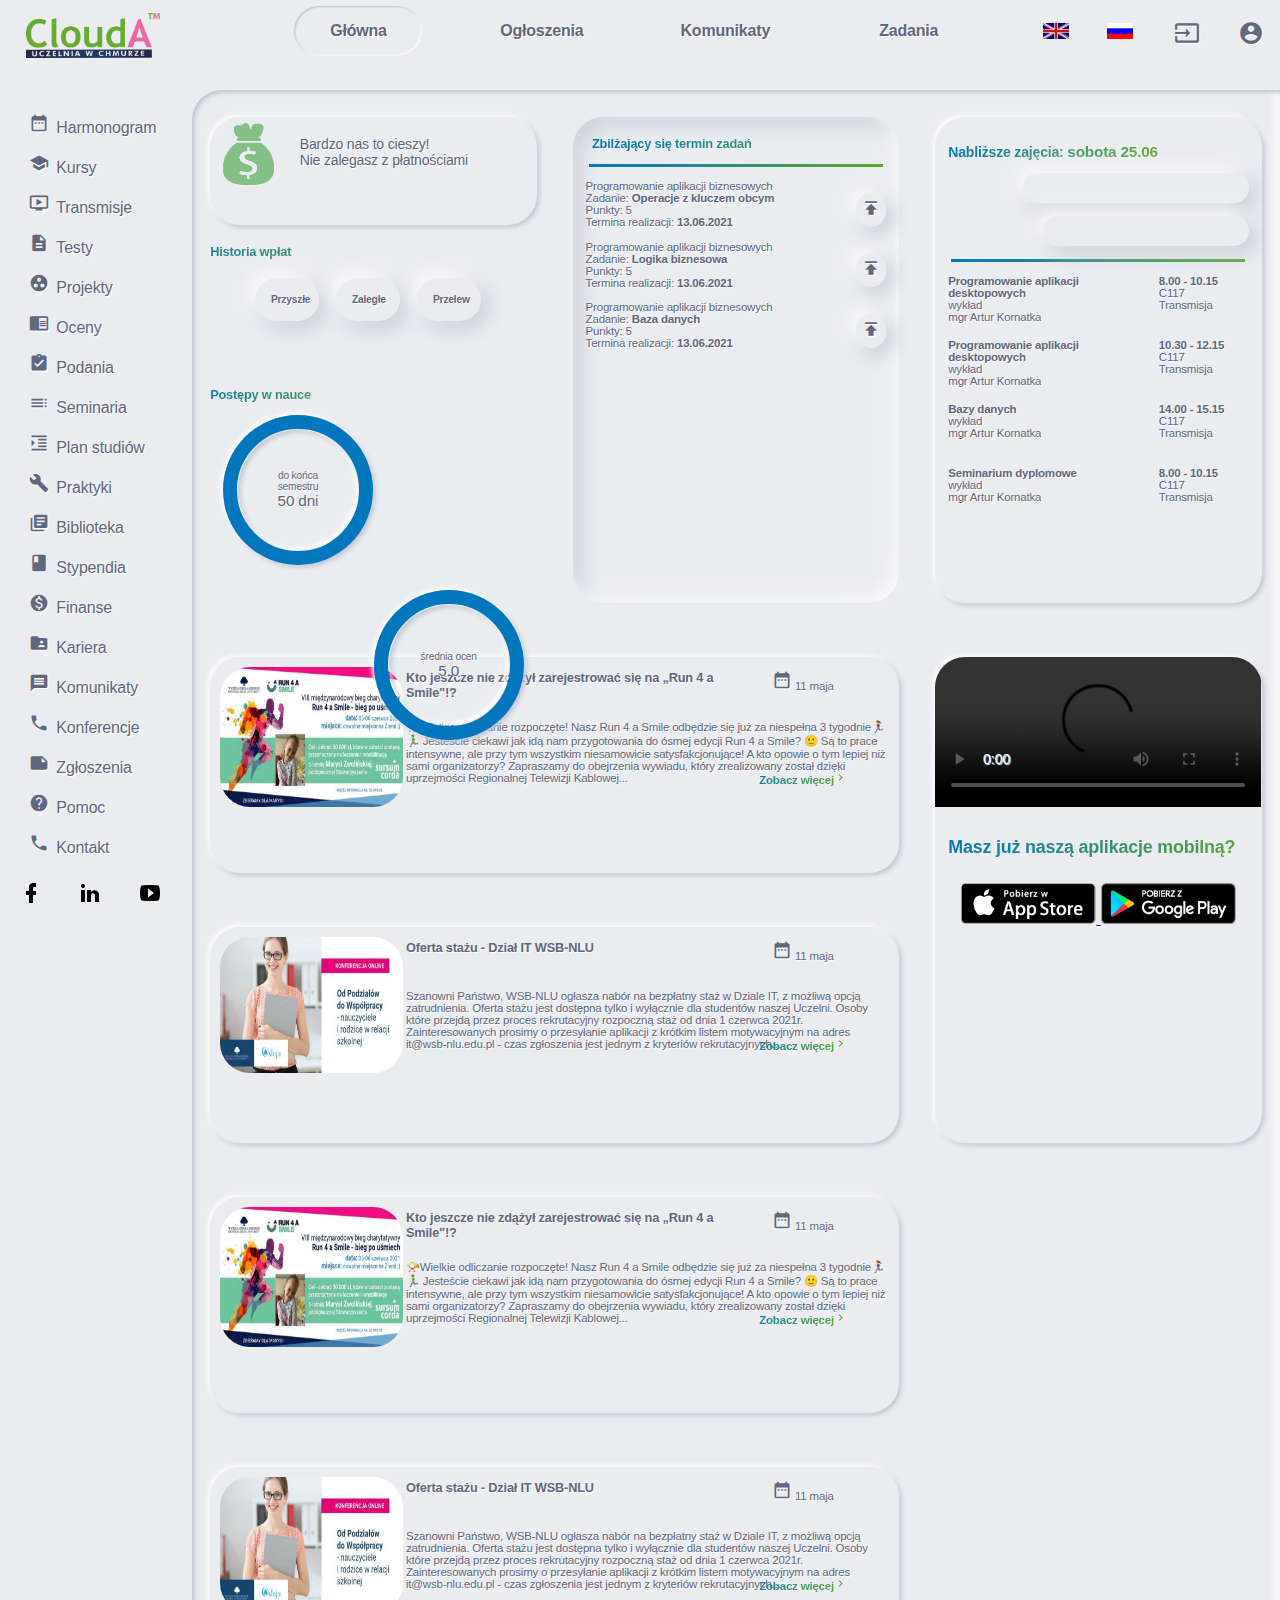
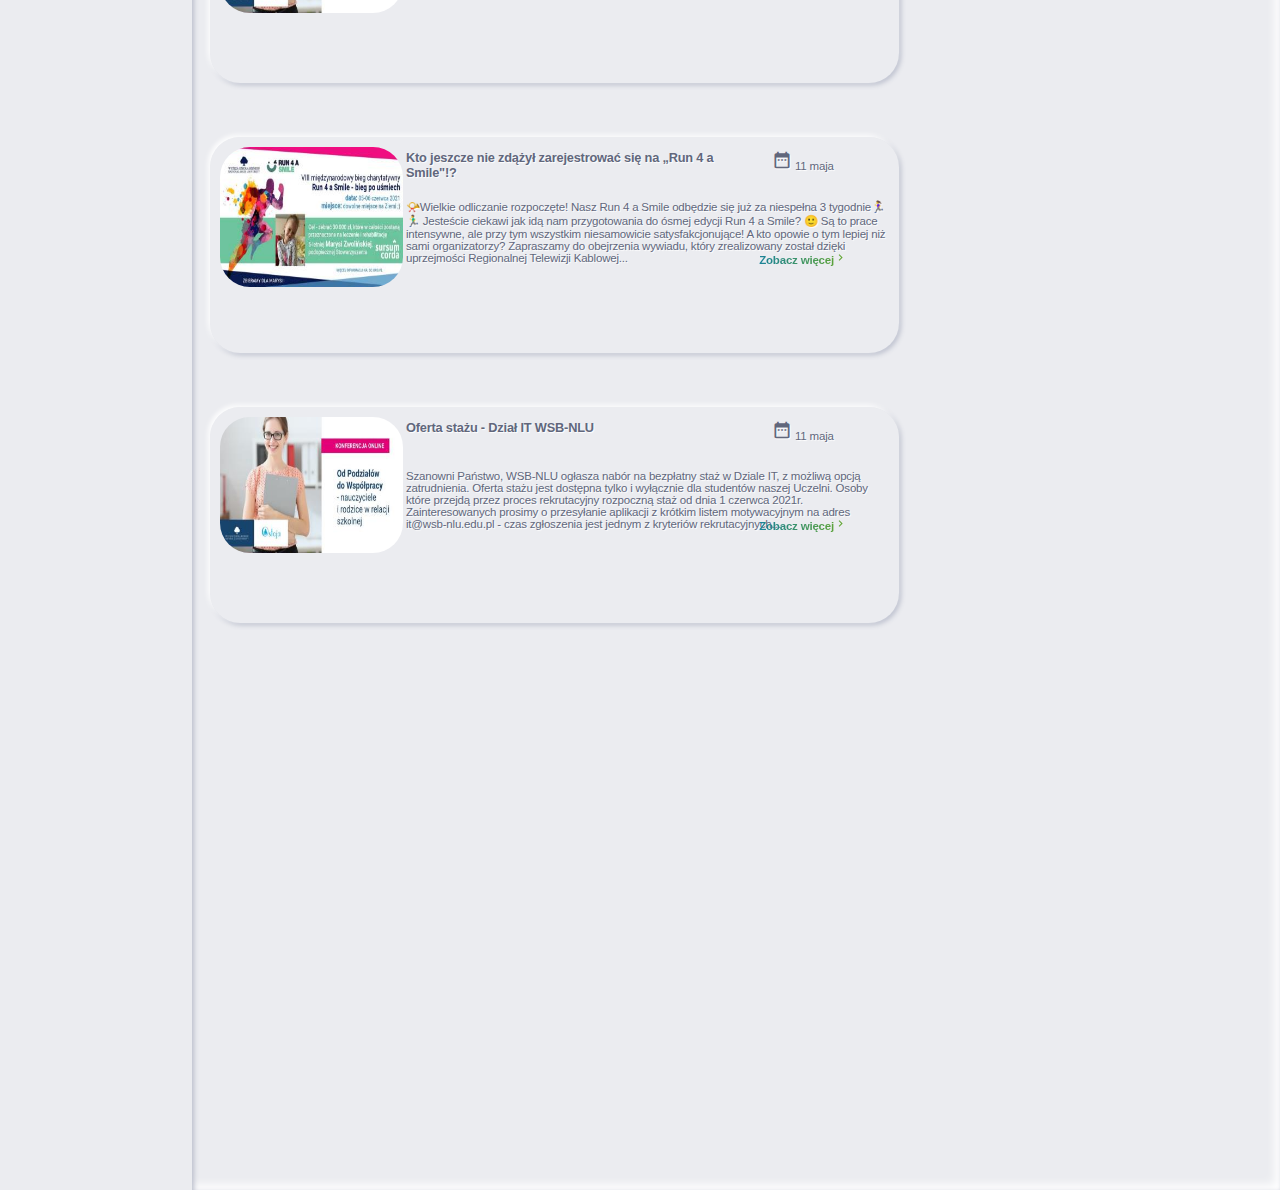
==== commit ce14d3a2: "add filter style" ====
--- a/userPage.html
+++ b/userPage.html
@@ -351,10 +351,57 @@
             </div>           
           </div>
           <div class="card-second-a">
-      
+            <h3 class="text-linear-gradient-short">Sortowanie i filtrowanie:</h3>
+            <div class="agenda-line"></div>
+            <form action="userPage.html" style="margin: 1vw;">
+              <div class="input-group">
+                <label>
+                  <input type="text" placeholder="szukaj"/>
+                </label>
+                <button class="unit" type="button"><i class="material-icons">search</i></button>
+              </div>
+              <label class="label" style="margin-top: 1vw ;">
+                <div class="toggle">
+                  <input class="toggle-state" type="checkbox" name="check" value="check" />
+                  <div class="indicator"></div>
+                </div>
+                <div class="label-text">data rosnąco</div>
+              </label>
+              <label class="label">
+                <div class="toggle">
+                  <input class="toggle-state"  type="checkbox" name="check" value=""  />
+                  <div class="indicator"></div>
+                </div>
+                <div class="label-text">data malejąco</div>
+              </label>
+              <label class="label">
+                <div class="toggle">
+                  <input class="toggle-state" type="checkbox" name="check" value="check" />
+                  <div class="indicator"></div>
+                </div>
+                <div class="label-text">nazwa rosnąco</div>
+              </label>
+              <label class="label">
+                <div class="toggle">
+                  <input class="toggle-state" type="checkbox" name="check" value="check" />
+                  <div class="indicator"></div>
+                </div>
+                <div class="label-text">nazwa malejąco</div>
+              </label>
+              <button class="button-filtr" type="submit"><i class="icon ion-md-lock"></i> Filtruj</button>
+            </form>
           </div>
           <div class="card-second-b">
-      
+            <video src="/img/CloudA-video.mp4" type="video/mp4" controls ></video>
+            <h3 class="text-linear-gradient">Masz już naszą aplikacje mobilną?</h3>      
+            <div class="mobile-links">
+              <a href="https://itunes.apple.com/pl/app/clouda/id1220784966?l=pl&amp;mt=8">
+                <img src="/img/appstore.png">
+              </a>
+              <a href="https://play.google.com/store/apps/details?id=com.CloudA.android">
+                <img src="/img/google_play.png">
+              </a>
+            </div>            
           </div>
         </div>
        </div>
@@ -365,7 +412,7 @@
           <div class="workspace-grid">
             <div class="card-main-a"> 
               <div class="news-grid">
-                <img src="/img/nkonowalik_bf10085a-2495-4b3c-bf7b-aec5e0d8f4f5_min.jpg">
+                <img src="/img/komunikat.png" style="width: 50%; height: 70%;">
                 <h3>Kto jeszcze nie zdążył zarejestrować się na „Run 4 a Smile"!?</h3>
                 <p>📯Wielkie odliczanie rozpoczęte!  
                   Nasz Run 4 a Smile odbędzie się już za niespełna 3 tygodnie🏃‍♀️🏃‍♂️
@@ -379,7 +426,7 @@
             </div>
             <div class="card-main-a"> 
               <div class="news-grid">
-                <img src="/img/nkonowalik_79d6265e-cae2-4262-ae67-17194fe45278_min.jpg">
+                <img src="/img/komunikat.png" style="width: 50%; height: 70%;">
                 <h3>Oferta stażu - Dział IT WSB-NLU</h3>
                 <p>Szanowni Państwo,
 
@@ -394,7 +441,7 @@
             </div>
             <div class="card-main-a"> 
               <div class="news-grid">
-                <img src="/img/nkonowalik_bf10085a-2495-4b3c-bf7b-aec5e0d8f4f5_min.jpg">
+                <img src="/img/komunikat.png" style="width: 50%; height: 70%;">
                 <h3>Kto jeszcze nie zdążył zarejestrować się na „Run 4 a Smile"!?</h3>
                 <p>📯Wielkie odliczanie rozpoczęte!  
                   Nasz Run 4 a Smile odbędzie się już za niespełna 3 tygodnie🏃‍♀️🏃‍♂️
@@ -408,7 +455,7 @@
             </div>
             <div class="card-main-a"> 
               <div class="news-grid">
-                <img src="/img/nkonowalik_79d6265e-cae2-4262-ae67-17194fe45278_min.jpg">
+                <img src="/img/komunikat.png" style="width: 50%; height: 70%;">
                 <h3>Oferta stażu - Dział IT WSB-NLU</h3>
                 <p>Szanowni Państwo,
 
@@ -422,10 +469,57 @@
               </div>           
             </div>
             <div class="card-second-a">
-        
+              <h3 class="text-linear-gradient-short">Sortowanie i filtrowanie:</h3>
+              <div class="agenda-line"></div>
+              <form action="userPage.html" style="margin: 1vw;">
+                <div class="input-group">
+                  <label>
+                    <input type="text" placeholder="szukaj"/>
+                  </label>
+                  <button class="unit" type="button"><i class="material-icons">search</i></button>
+                </div>
+                <label class="label" style="margin-top: 1vw ;">
+                  <div class="toggle">
+                    <input class="toggle-state" type="checkbox" name="check" value="check" />
+                    <div class="indicator"></div>
+                  </div>
+                  <div class="label-text">data rosnąco</div>
+                </label>
+                <label class="label">
+                  <div class="toggle">
+                    <input class="toggle-state"  type="checkbox" name="check" value=""  />
+                    <div class="indicator"></div>
+                  </div>
+                  <div class="label-text">data malejąco</div>
+                </label>
+                <label class="label">
+                  <div class="toggle">
+                    <input class="toggle-state" type="checkbox" name="check" value="check" />
+                    <div class="indicator"></div>
+                  </div>
+                  <div class="label-text">nazwa rosnąco</div>
+                </label>
+                <label class="label">
+                  <div class="toggle">
+                    <input class="toggle-state" type="checkbox" name="check" value="check" />
+                    <div class="indicator"></div>
+                  </div>
+                  <div class="label-text">nazwa malejąco</div>
+                </label>
+                <button class="button-filtr" type="submit"><i class="icon ion-md-lock"></i> Filtruj</button>
+              </form>
             </div>
             <div class="card-second-b">
-        
+              <video src="/img/CloudA-video.mp4" type="video/mp4" controls ></video>
+              <h3 class="text-linear-gradient">Masz już naszą aplikacje mobilną?</h3>      
+              <div class="mobile-links">
+                <a href="https://itunes.apple.com/pl/app/clouda/id1220784966?l=pl&amp;mt=8">
+                  <img src="/img/appstore.png">
+                </a>
+                <a href="https://play.google.com/store/apps/details?id=com.CloudA.android">
+                  <img src="/img/google_play.png">
+                </a>
+              </div>            
             </div>
           </div>
          </div>
@@ -436,28 +530,34 @@
           <div class="workspace-grid">
             <div class="card-main-a"> 
               <div class="news-grid">
-                <img src="/img/nkonowalik_bf10085a-2495-4b3c-bf7b-aec5e0d8f4f5_min.jpg">
-                <h3>Kto jeszcze nie zdążył zarejestrować się na „Run 4 a Smile"!?</h3>
-                <p>📯Wielkie odliczanie rozpoczęte!  
-                  Nasz Run 4 a Smile odbędzie się już za niespełna 3 tygodnie🏃‍♀️🏃‍♂️
-                  Jesteście ciekawi jak idą nam przygotowania do ósmej edycji Run 4 a Smile? 🙂
-                  Są to prace intensywne, ale przy tym wszystkim niesamowicie satysfakcjonujące!
-                  A kto opowie o tym lepiej niż sami organizatorzy? 
-                  Zapraszamy do obejrzenia wywiadu, który zrealizowany został dzięki uprzejmości Regionalnej Telewizji Kablowej...  </p>
-                  <span><i class="material-icons left">date_range</i> 11 maja</span>
-                  <a class="text-linear-gradient-short">Zobacz więcej<i class="material-icons">navigate_next</i></a>               
-              </div>           
-            </div>
-            <div class="card-main-a"> 
-              <div class="news-grid">
-                <img src="/img/nkonowalik_79d6265e-cae2-4262-ae67-17194fe45278_min.jpg">
-                <h3>Oferta stażu - Dział IT WSB-NLU</h3>
-                <p>Szanowni Państwo,
-
-                  WSB-NLU ogłasza nabór na bezpłatny staż w Dziale IT, z możliwą opcją zatrudnienia.
-                  
-                  Oferta stażu jest dostępna tylko i wyłącznie dla studentów naszej Uczelni. Osoby które przejdą przez proces rekrutacyjny rozpoczną staż od dnia 1 czerwca 2021r. Zainteresowanych prosimy o przesyłanie aplikacji z krótkim listem motywacyjnym na adres it@wsb-nlu.edu.pl - czas zgłoszenia jest jednym z kryteriów rekrutacyjnych...
-                  
+                <img src="/img/dodanoZadanie.png" style="width: 50%; height: 70%;">
+                <h3>Programowanie aplikacji biznesowych</h3>
+                <p>Zaprojektuj bazę danych do swojego projektu.
+
+                  Minimum 15 tabel.
+                  
+                  Tabele powinny spełniać wymogi stawiane rozbudowanym aplikacjom biznesowym.
+                  
+                  Patrz wzór bazy danych z pierwszych ćwiczeń.
+                  
+                  Bazę danych należy zademonstrować na ćwiczeniach. </p>
+                  <span><i class="material-icons left">date_range</i> 11 maja</span>
+                  <a class="text-linear-gradient-short">Zobacz więcej<i class="material-icons">navigate_next</i></a>               
+              </div>           
+            </div>
+            <div class="card-main-a"> 
+              <div class="news-grid">
+                <img src="/img/dodanoZadanie.png" style="width: 50%; height: 70%;">
+                <h3>Programowanie aplikacji biznesowych</h3>
+                <p>Zaprojektuj bazę danych do swojego projektu.
+
+                  Minimum 15 tabel.
+                  
+                  Tabele powinny spełniać wymogi stawiane rozbudowanym aplikacjom biznesowym.
+                  
+                  Patrz wzór bazy danych z pierwszych ćwiczeń.
+                  
+                  Bazę danych należy zademonstrować na ćwiczeniach.
                  </p>
                   <span><i class="material-icons left">date_range</i> 11 maja</span>
                   <a class="text-linear-gradient-short">Zobacz więcej<i class="material-icons">navigate_next</i></a>               
@@ -465,38 +565,91 @@
             </div>
             <div class="card-main-a"> 
               <div class="news-grid">
-                <img src="/img/nkonowalik_bf10085a-2495-4b3c-bf7b-aec5e0d8f4f5_min.jpg">
-                <h3>Kto jeszcze nie zdążył zarejestrować się na „Run 4 a Smile"!?</h3>
-                <p>📯Wielkie odliczanie rozpoczęte!  
-                  Nasz Run 4 a Smile odbędzie się już za niespełna 3 tygodnie🏃‍♀️🏃‍♂️
-                  Jesteście ciekawi jak idą nam przygotowania do ósmej edycji Run 4 a Smile? 🙂
-                  Są to prace intensywne, ale przy tym wszystkim niesamowicie satysfakcjonujące!
-                  A kto opowie o tym lepiej niż sami organizatorzy? 
-                  Zapraszamy do obejrzenia wywiadu, który zrealizowany został dzięki uprzejmości Regionalnej Telewizji Kablowej...  </p>
-                  <span><i class="material-icons left">date_range</i> 11 maja</span>
-                  <a class="text-linear-gradient-short">Zobacz więcej<i class="material-icons">navigate_next</i></a>               
-              </div>           
-            </div>
-            <div class="card-main-a"> 
-              <div class="news-grid">
-                <img src="/img/nkonowalik_79d6265e-cae2-4262-ae67-17194fe45278_min.jpg">
-                <h3>Oferta stażu - Dział IT WSB-NLU</h3>
-                <p>Szanowni Państwo,
-
-                  WSB-NLU ogłasza nabór na bezpłatny staż w Dziale IT, z możliwą opcją zatrudnienia.
-                  
-                  Oferta stażu jest dostępna tylko i wyłącznie dla studentów naszej Uczelni. Osoby które przejdą przez proces rekrutacyjny rozpoczną staż od dnia 1 czerwca 2021r. Zainteresowanych prosimy o przesyłanie aplikacji z krótkim listem motywacyjnym na adres it@wsb-nlu.edu.pl - czas zgłoszenia jest jednym z kryteriów rekrutacyjnych...
-                  
+                <img src="/img/dodanoZadanie.png" style="width: 50%; height: 70%;">
+                <h3>Programowanie aplikacji biznesowych</h3>
+                <p>Zaprojektuj bazę danych do swojego projektu.
+
+                  Minimum 15 tabel.
+                  
+                  Tabele powinny spełniać wymogi stawiane rozbudowanym aplikacjom biznesowym.
+                  
+                  Patrz wzór bazy danych z pierwszych ćwiczeń.
+                  
+                  Bazę danych należy zademonstrować na ćwiczeniach. </p>
+                  <span><i class="material-icons left">date_range</i> 11 maja</span>
+                  <a class="text-linear-gradient-short">Zobacz więcej<i class="material-icons">navigate_next</i></a>               
+              </div>           
+            </div>
+            <div class="card-main-a"> 
+              <div class="news-grid">
+                <img src="/img/dodanoZadanie.png" style="width: 50%; height: 70%;">
+                <h3>Programowanie aplikacji biznesowych</h3>
+                <p>Zaprojektuj bazę danych do swojego projektu.
+
+                  Minimum 15 tabel.
+                  
+                  Tabele powinny spełniać wymogi stawiane rozbudowanym aplikacjom biznesowym.
+                  
+                  Patrz wzór bazy danych z pierwszych ćwiczeń.
+                  
+                  Bazę danych należy zademonstrować na ćwiczeniach.
                  </p>
                   <span><i class="material-icons left">date_range</i> 11 maja</span>
                   <a class="text-linear-gradient-short">Zobacz więcej<i class="material-icons">navigate_next</i></a>               
               </div>           
             </div>
             <div class="card-second-a">
-        
+              <h3 class="text-linear-gradient-short">Sortowanie i filtrowanie:</h3>
+              <div class="agenda-line"></div>
+              <form action="userPage.html" style="margin: 1vw;">
+                <div class="input-group">
+                  <label>
+                    <input type="text" placeholder="szukaj"/>
+                  </label>
+                  <button class="unit" type="button"><i class="material-icons">search</i></button>
+                </div>
+                <label class="label" style="margin-top: 1vw ;">
+                  <div class="toggle">
+                    <input class="toggle-state" type="checkbox" name="check" value="check" />
+                    <div class="indicator"></div>
+                  </div>
+                  <div class="label-text">data rosnąco</div>
+                </label>
+                <label class="label">
+                  <div class="toggle">
+                    <input class="toggle-state"  type="checkbox" name="check" value=""  />
+                    <div class="indicator"></div>
+                  </div>
+                  <div class="label-text">data malejąco</div>
+                </label>
+                <label class="label">
+                  <div class="toggle">
+                    <input class="toggle-state" type="checkbox" name="check" value="check" />
+                    <div class="indicator"></div>
+                  </div>
+                  <div class="label-text">nazwa rosnąco</div>
+                </label>
+                <label class="label">
+                  <div class="toggle">
+                    <input class="toggle-state" type="checkbox" name="check" value="check" />
+                    <div class="indicator"></div>
+                  </div>
+                  <div class="label-text">nazwa malejąco</div>
+                </label>
+                <button class="button-filtr" type="submit"><i class="icon ion-md-lock"></i> Filtruj</button>
+              </form>
             </div>
             <div class="card-second-b">
-        
+              <video src="/img/CloudA-video.mp4" type="video/mp4" controls ></video>
+              <h3 class="text-linear-gradient">Masz już naszą aplikacje mobilną?</h3>      
+              <div class="mobile-links">
+                <a href="https://itunes.apple.com/pl/app/clouda/id1220784966?l=pl&amp;mt=8">
+                  <img src="/img/appstore.png">
+                </a>
+                <a href="https://play.google.com/store/apps/details?id=com.CloudA.android">
+                  <img src="/img/google_play.png">
+                </a>
+              </div>            
             </div>
           </div>
          </div>
--- a/css/style.css
+++ b/css/style.css
@@ -154,6 +154,7 @@
   -webkit-box-pack: start;
       -ms-flex-pack: start;
           justify-content: flex-start;
+  width: 22vw;
 }
 
 .input-group label {
@@ -633,8 +634,8 @@
   font-size: 1.2vw;
 }
 
-/* svg circle {
-	stroke-dashoffset: calc(950 - (950*10) / 100);
+/* svg circle {
+	stroke-dashoffset: calc(950 - (950*10) / 100);
 } */
 @-webkit-keyframes bar_1 {
   0% {
@@ -806,6 +807,7 @@
   grid-row: 1/4;
   margin: 10px;
   width: 100%;
+  height: 100%;
   border-radius: 30px;
 }
 
@@ -846,6 +848,10 @@
   padding-top: 5px;
 }
 
+.news-grid a i {
+  font-size: 1vw !important;
+}
+
 .news-grid span {
   margin: 1vw;
   color: #61677C;
@@ -857,4 +863,77 @@
   grid-column: 4/5;
   font-size: 0.9vw;
 }
+
+.card-second-a h3 {
+  padding-top: 2vw;
+  padding-left: 1vw;
+  font-size: 1.1vw;
+}
+
+.label {
+  display: -webkit-inline-box;
+  display: -ms-inline-flexbox;
+  display: inline-flex;
+  -webkit-box-align: center;
+      -ms-flex-align: center;
+          align-items: center;
+  cursor: pointer;
+}
+
+.label-text {
+  margin-left: 16px;
+  color: #61677C;
+}
+
+.toggle {
+  isolation: isolate;
+  position: relative;
+  height: 30px;
+  width: 60px;
+  border-radius: 15px;
+  overflow: hidden;
+  -webkit-box-shadow: -8px -4px 8px 0px #ffffff,+ 8px 4px 12px 0px #d1d9e6,+ 4px 4px 4px 0px #d1d9e6 inset,+ -4px -4px 4px 0px #ffffff inset;
+          box-shadow: -8px -4px 8px 0px #ffffff,+ 8px 4px 12px 0px #d1d9e6,+ 4px 4px 4px 0px #d1d9e6 inset,+ -4px -4px 4px 0px #ffffff inset;
+}
+
+.toggle-state {
+  display: none;
+}
+
+.indicator {
+  height: 100%;
+  width: 200%;
+  background: #ecf0f3;
+  border-radius: 15px;
+  -webkit-transform: translate3d(-75%, 0, 0);
+          transform: translate3d(-75%, 0, 0);
+  -webkit-transition: -webkit-transform 0.4s cubic-bezier(0.85, 0.05, 0.18, 1.35);
+  transition: -webkit-transform 0.4s cubic-bezier(0.85, 0.05, 0.18, 1.35);
+  transition: transform 0.4s cubic-bezier(0.85, 0.05, 0.18, 1.35);
+  transition: transform 0.4s cubic-bezier(0.85, 0.05, 0.18, 1.35), -webkit-transform 0.4s cubic-bezier(0.85, 0.05, 0.18, 1.35);
+  -webkit-box-shadow: -8px -4px 8px 0px #ffffff,+ 8px 4px 12px 0px #d1d9e6;
+          box-shadow: -8px -4px 8px 0px #ffffff,+ 8px 4px 12px 0px #d1d9e6;
+}
+
+.toggle-state:checked ~ .indicator {
+  -webkit-transform: translate3d(25%, 0, 0);
+          transform: translate3d(25%, 0, 0);
+  background-color: #0277bd;
+}
+
+.button-filtr {
+  color: #61677C;
+  width: 10vw;
+  margin-left: 5.5vw;
+  padding: 1vw;
+  font-size: 1vw;
+}
 /*# sourceMappingURL=style.css.map */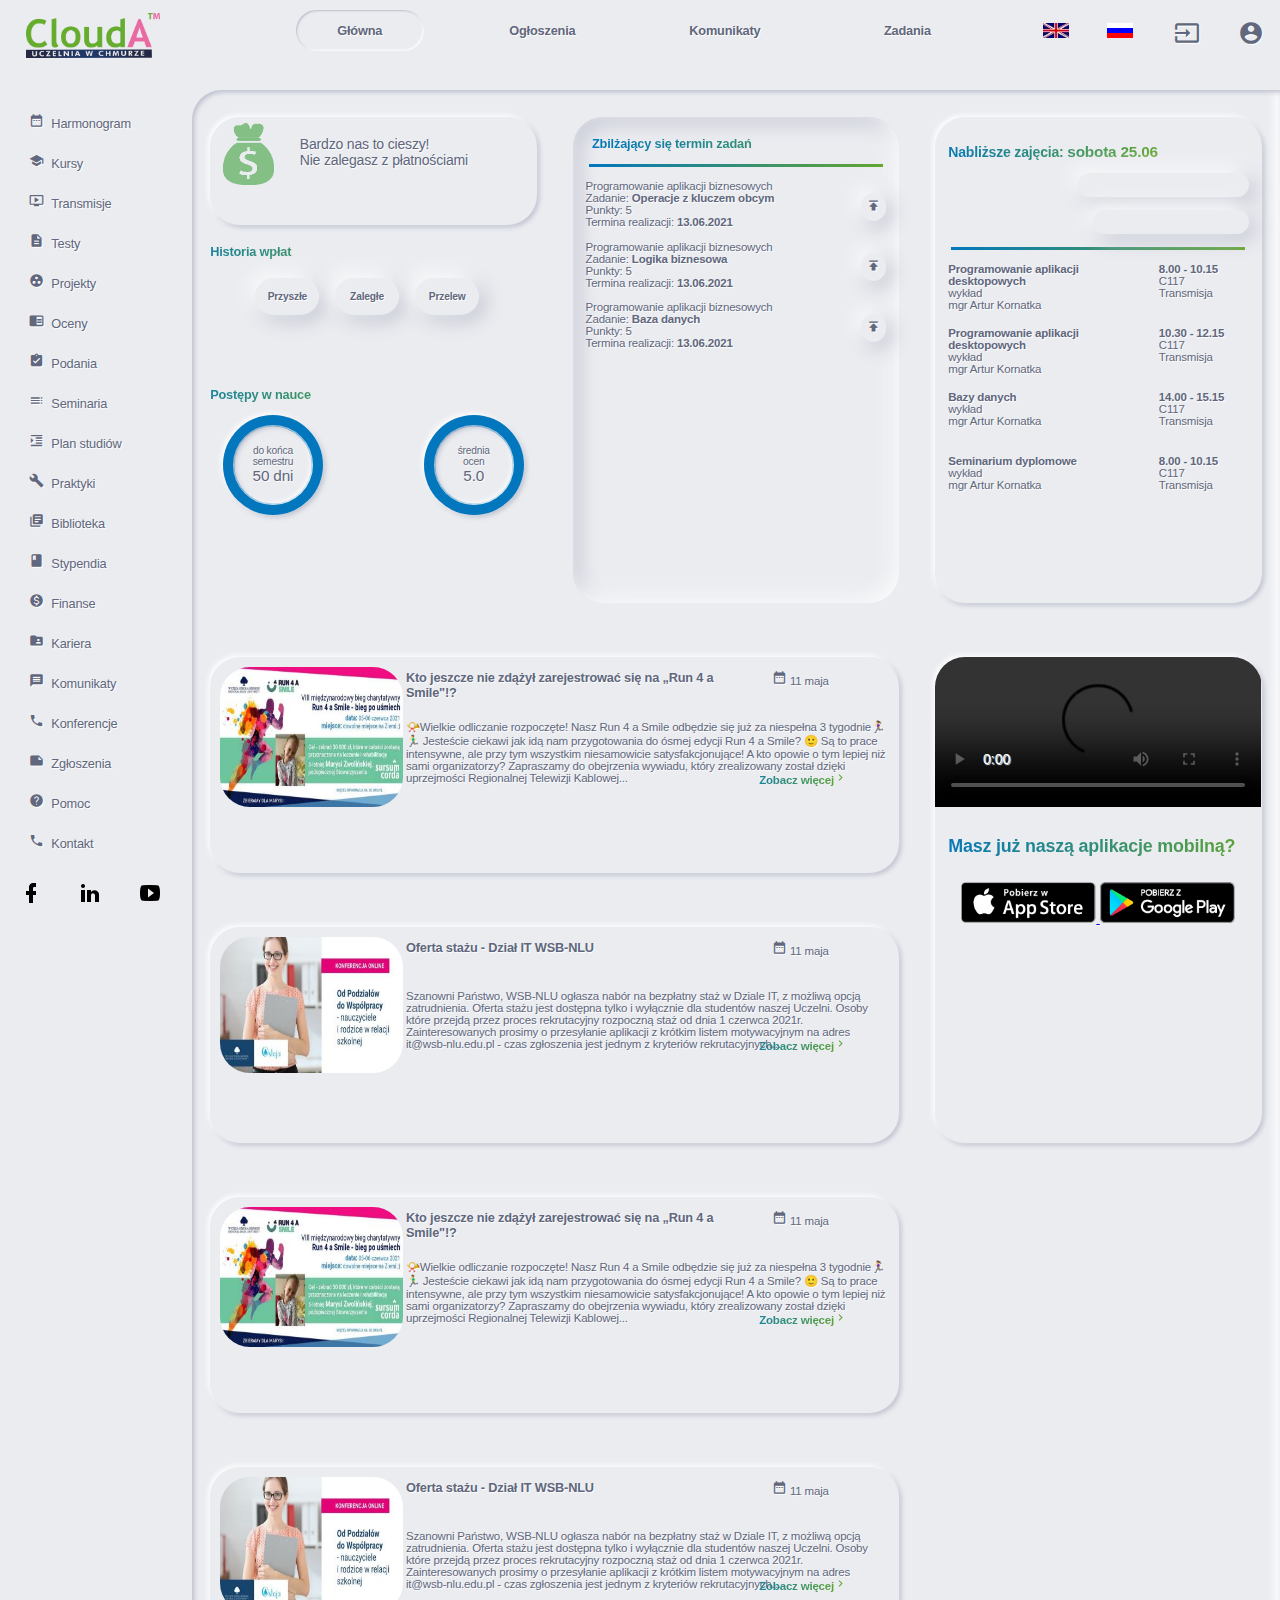
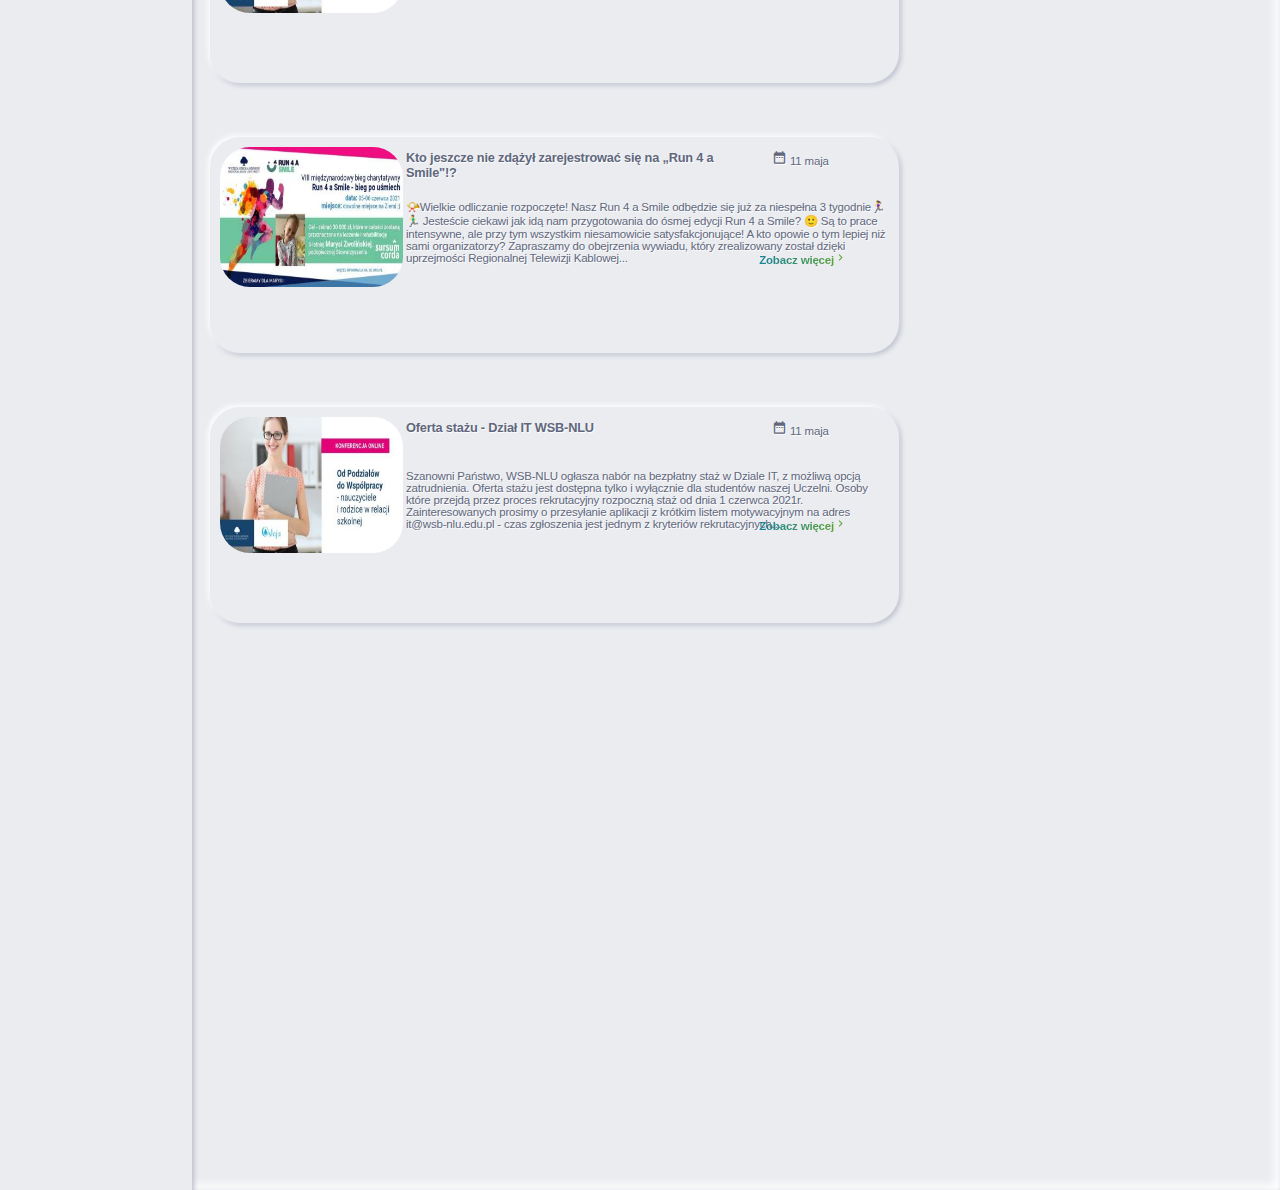
==== commit 8df2233d: "change media quaries" ====
--- a/userPage.html
+++ b/userPage.html
@@ -391,7 +391,7 @@
               <button class="button-filtr" type="submit"><i class="icon ion-md-lock"></i> Filtruj</button>
             </form>
           </div>
-          <div class="card-second-b">
+          <div class="card-second-c">
             <video src="/img/CloudA-video.mp4" type="video/mp4" controls ></video>
             <h3 class="text-linear-gradient">Masz już naszą aplikacje mobilną?</h3>      
             <div class="mobile-links">
@@ -509,7 +509,7 @@
                 <button class="button-filtr" type="submit"><i class="icon ion-md-lock"></i> Filtruj</button>
               </form>
             </div>
-            <div class="card-second-b">
+            <div class="card-second-c">
               <video src="/img/CloudA-video.mp4" type="video/mp4" controls ></video>
               <h3 class="text-linear-gradient">Masz już naszą aplikacje mobilną?</h3>      
               <div class="mobile-links">
@@ -639,7 +639,7 @@
                 <button class="button-filtr" type="submit"><i class="icon ion-md-lock"></i> Filtruj</button>
               </form>
             </div>
-            <div class="card-second-b">
+            <div class="card-second-c">
               <video src="/img/CloudA-video.mp4" type="video/mp4" controls ></video>
               <h3 class="text-linear-gradient">Masz już naszą aplikacje mobilną?</h3>      
               <div class="mobile-links">
--- a/css/style.css
+++ b/css/style.css
@@ -17,7 +17,7 @@
 body, p, input, select, textarea, button {
   font-family: 'Montserrat', sans-serif;
   letter-spacing: -0.2px;
-  font-size: 16px;
+  font-size: 1vw;
 }
 
 div, p {
@@ -42,13 +42,13 @@
 }
 
 form {
-  padding: 16px;
-  width: 320px;
+  padding: 1vw;
+  width: 20vw;
   margin: 10% auto;
 }
 
 .segment {
-  padding: 32px 0;
+  padding: 2vw 0;
   text-align: center;
 }
 
@@ -59,21 +59,21 @@
 button, input {
   border: 0;
   outline: 0;
-  font-size: 16px;
-  border-radius: 320px;
-  padding: 16px;
+  font-size: 1vw;
+  border-radius: 20vw;
+  padding: 1vw;
   background-color: #EBECF0;
   text-shadow: 1px 1px 0 #FFF;
 }
 
 label {
   display: block;
-  margin-bottom: 24px;
+  margin-bottom: 1.5vw;
   width: 100%;
 }
 
 input {
-  margin-right: 8px;
+  margin-right: 0.5vw;
   -webkit-box-shadow: inset 2px 2px 5px #BABECC, inset -5px -5px 10px #FFF;
           box-shadow: inset 2px 2px 5px #BABECC, inset -5px -5px 10px #FFF;
   width: 100%;
@@ -113,14 +113,14 @@
 }
 
 button .icon {
-  margin-right: 8px;
+  margin-right: 0.5vw;
 }
 
 button.unit {
-  border-radius: 8px;
+  border-radius: 0.5vw;
   line-height: 0;
-  width: 48px;
-  height: 48px;
+  width: 3vw;
+  height: 3vw;
   display: -webkit-inline-box;
   display: -ms-inline-flexbox;
   display: inline-flex;
@@ -130,8 +130,8 @@
   -webkit-box-align: center;
       -ms-flex-align: center;
           align-items: center;
-  margin: 0 8px;
-  font-size: 24px;
+  margin: 0 0.5vw;
+  font-size: 1.5vw;
 }
 
 button.unit .icon {
@@ -348,7 +348,7 @@
 }
 
 .material-icons {
-  font-size: 20px !important;
+  font-size: 1.2vw !important;
 }
 
 .social-menu {
@@ -387,6 +387,13 @@
       grid-template-columns: 1fr 1fr 1fr;
   -ms-grid-rows: (30vh)[10];
       grid-template-rows: repeat(10, 30vh);
+}
+
+@media screen and (max-width: 1200px) {
+  .workspace-grid {
+    -ms-grid-columns: 1fr 1fr;
+        grid-template-columns: 1fr 1fr;
+  }
 }
 
 .card-main-left {
@@ -501,6 +508,14 @@
   grid-column: 3/4;
 }
 
+@media screen and (max-width: 1200px) {
+  .card-second-a {
+    -ms-grid-column: 1;
+    -ms-grid-column-span: 1;
+    grid-column: 1/2;
+  }
+}
+
 .card-second-b {
   -ms-flex-item-align: center;
       -ms-grid-row-align: center;
@@ -521,6 +536,45 @@
   grid-column: 3/4;
 }
 
+@media screen and (max-width: 1200px) {
+  .card-second-b {
+    -ms-grid-column: 2;
+    -ms-grid-column-span: 1;
+    grid-column: 2/3;
+  }
+}
+
+.card-second-c {
+  -ms-flex-item-align: center;
+      -ms-grid-row-align: center;
+      align-self: center;
+  -ms-grid-column-align: center;
+      justify-self: center;
+  color: #61677C;
+  border-radius: 30px;
+  -webkit-box-shadow: -2px -2px 5px #FFF, 2px 2px 5px #BABECC;
+          box-shadow: -2px -2px 5px #FFF, 2px 2px 5px #BABECC;
+  width: 90%;
+  height: 90%;
+  -ms-grid-row: 3;
+  -ms-grid-row-span: 2;
+  grid-row: 3/5;
+  -ms-grid-column: 3;
+  -ms-grid-column-span: 1;
+  grid-column: 3/4;
+}
+
+@media screen and (max-width: 1200px) {
+  .card-second-c {
+    -ms-grid-row: 1;
+    -ms-grid-row-span: 2;
+    grid-row: 1/3;
+    -ms-grid-column: 2;
+    -ms-grid-column-span: 1;
+    grid-column: 2/3;
+  }
+}
+
 .payment {
   width: 100%;
   height: 50%;
@@ -547,7 +601,7 @@
   padding-top: 1.5vw;
   padding-bottom: 1.5vw;
   color: #61677C;
-  font-size: 1.0vw;
+  font-size: 1.1vw;
 }
 
 .payment-history-buttons {
@@ -561,7 +615,7 @@
 }
 
 .card-main-left h3 {
-  font-size: 1.0vw;
+  font-size: 1vw;
 }
 
 .bar {
@@ -574,6 +628,13 @@
           box-shadow: -2px -2px 5px #FFF, 2px 2px 5px #BABECC;
   overflow: hidden;
   margin: 1vw;
+}
+
+@media screen and (max-width: 1420px) {
+  .bar {
+    height: 100px;
+    width: 100px;
+  }
 }
 
 .bar:after {
@@ -609,6 +670,12 @@
   /* stroke-dashoffset: 630px; */
 }
 
+@media screen and (max-width: 1420px) {
+  svg circle {
+    stroke-width: 18px;
+  }
+}
+
 .bar:nth-child(1) svg circle {
   -webkit-animation: bar_1 1s ease forwards;
           animation: bar_1 1s ease forwards;
@@ -774,6 +841,19 @@
 }
 
 .card-second-b h3 {
+  font-size: 1.4vw;
+  color: #61677C;
+  padding-top: 2vw;
+  padding-left: 1vw;
+}
+
+.card-second-c video {
+  width: 100%;
+  border-top-left-radius: 30px;
+  border-top-right-radius: 30px;
+}
+
+.card-second-c h3 {
   font-size: 1.4vw;
   color: #61677C;
   padding-top: 2vw;
@@ -888,8 +968,8 @@
 .toggle {
   isolation: isolate;
   position: relative;
-  height: 30px;
-  width: 60px;
+  height: 1.5vw;
+  width: 3vw;
   border-radius: 15px;
   overflow: hidden;
   -webkit-box-shadow: -8px -4px 8px 0px #ffffff,@@ -932,6 +1012,7 @@
 .button-filtr {
   color: #61677C;
   width: 10vw;
+  margin-top: -10px;
   margin-left: 5.5vw;
   padding: 1vw;
   font-size: 1vw;
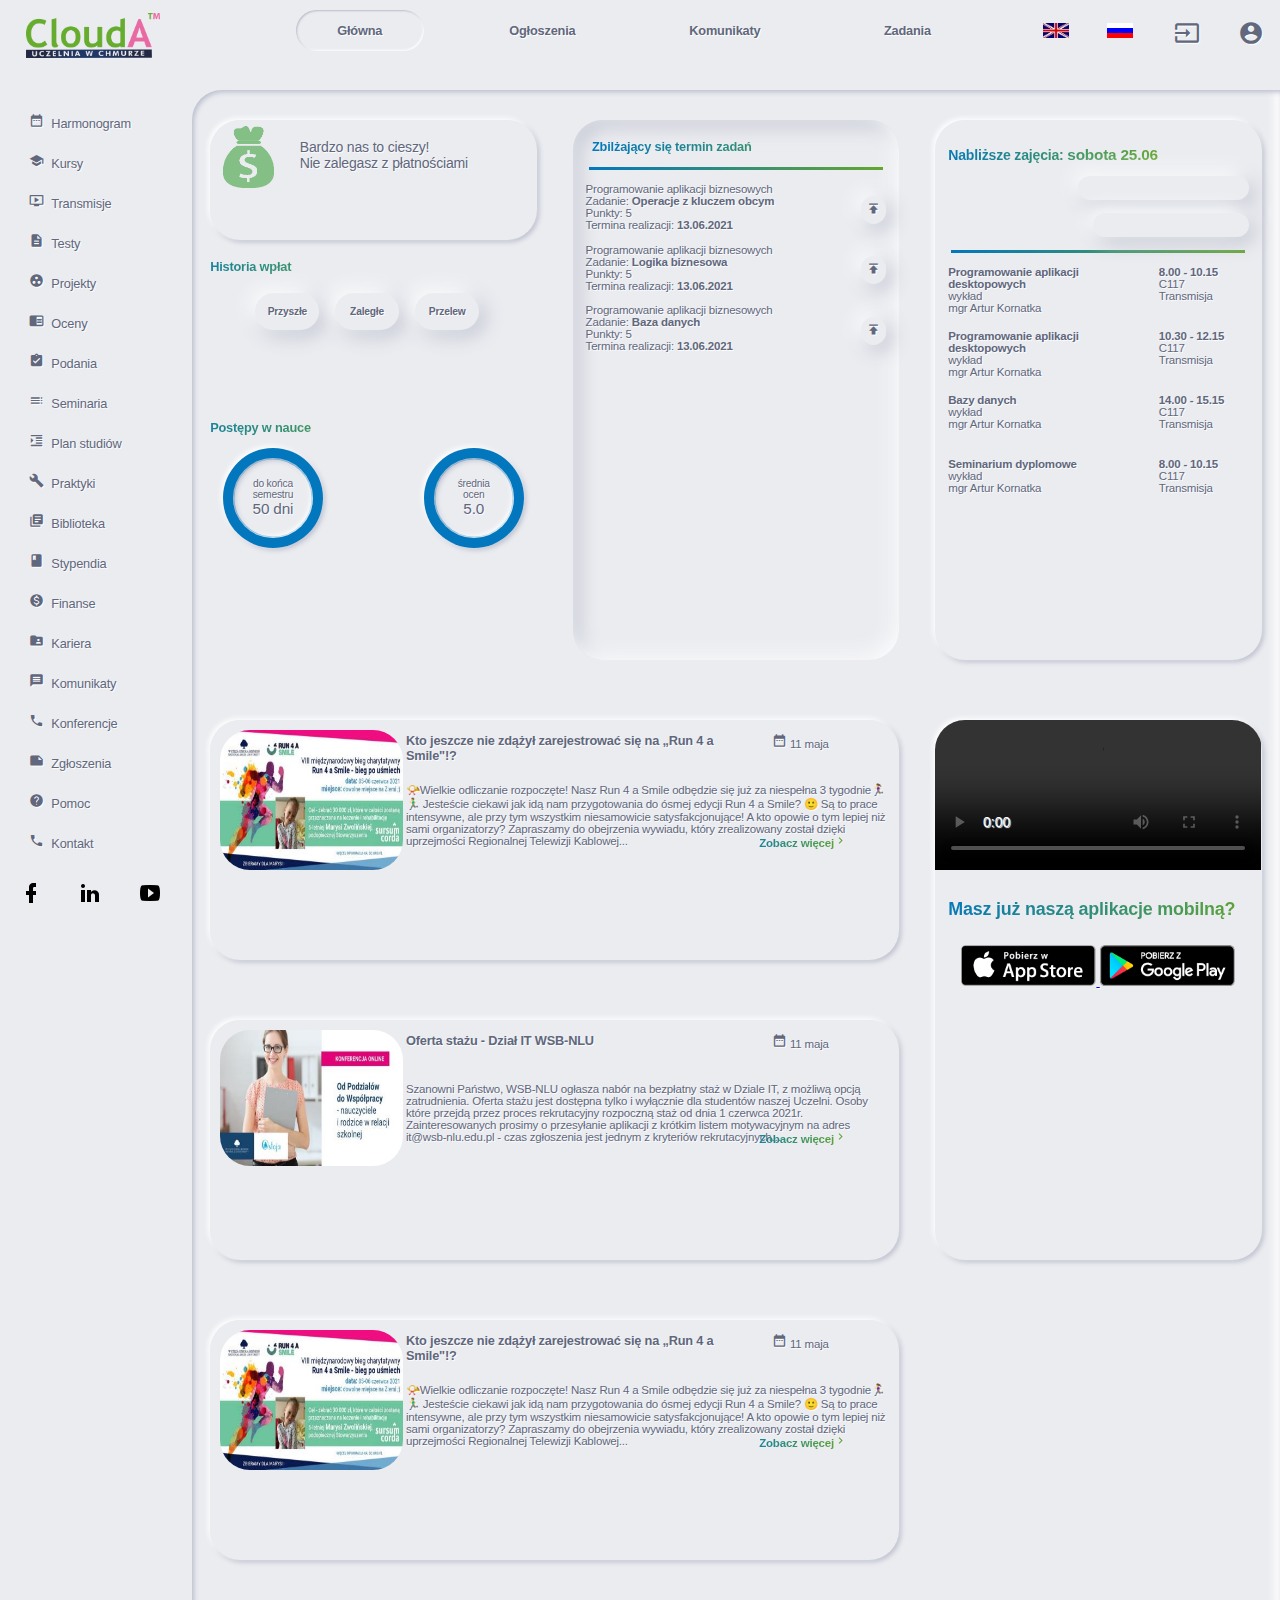
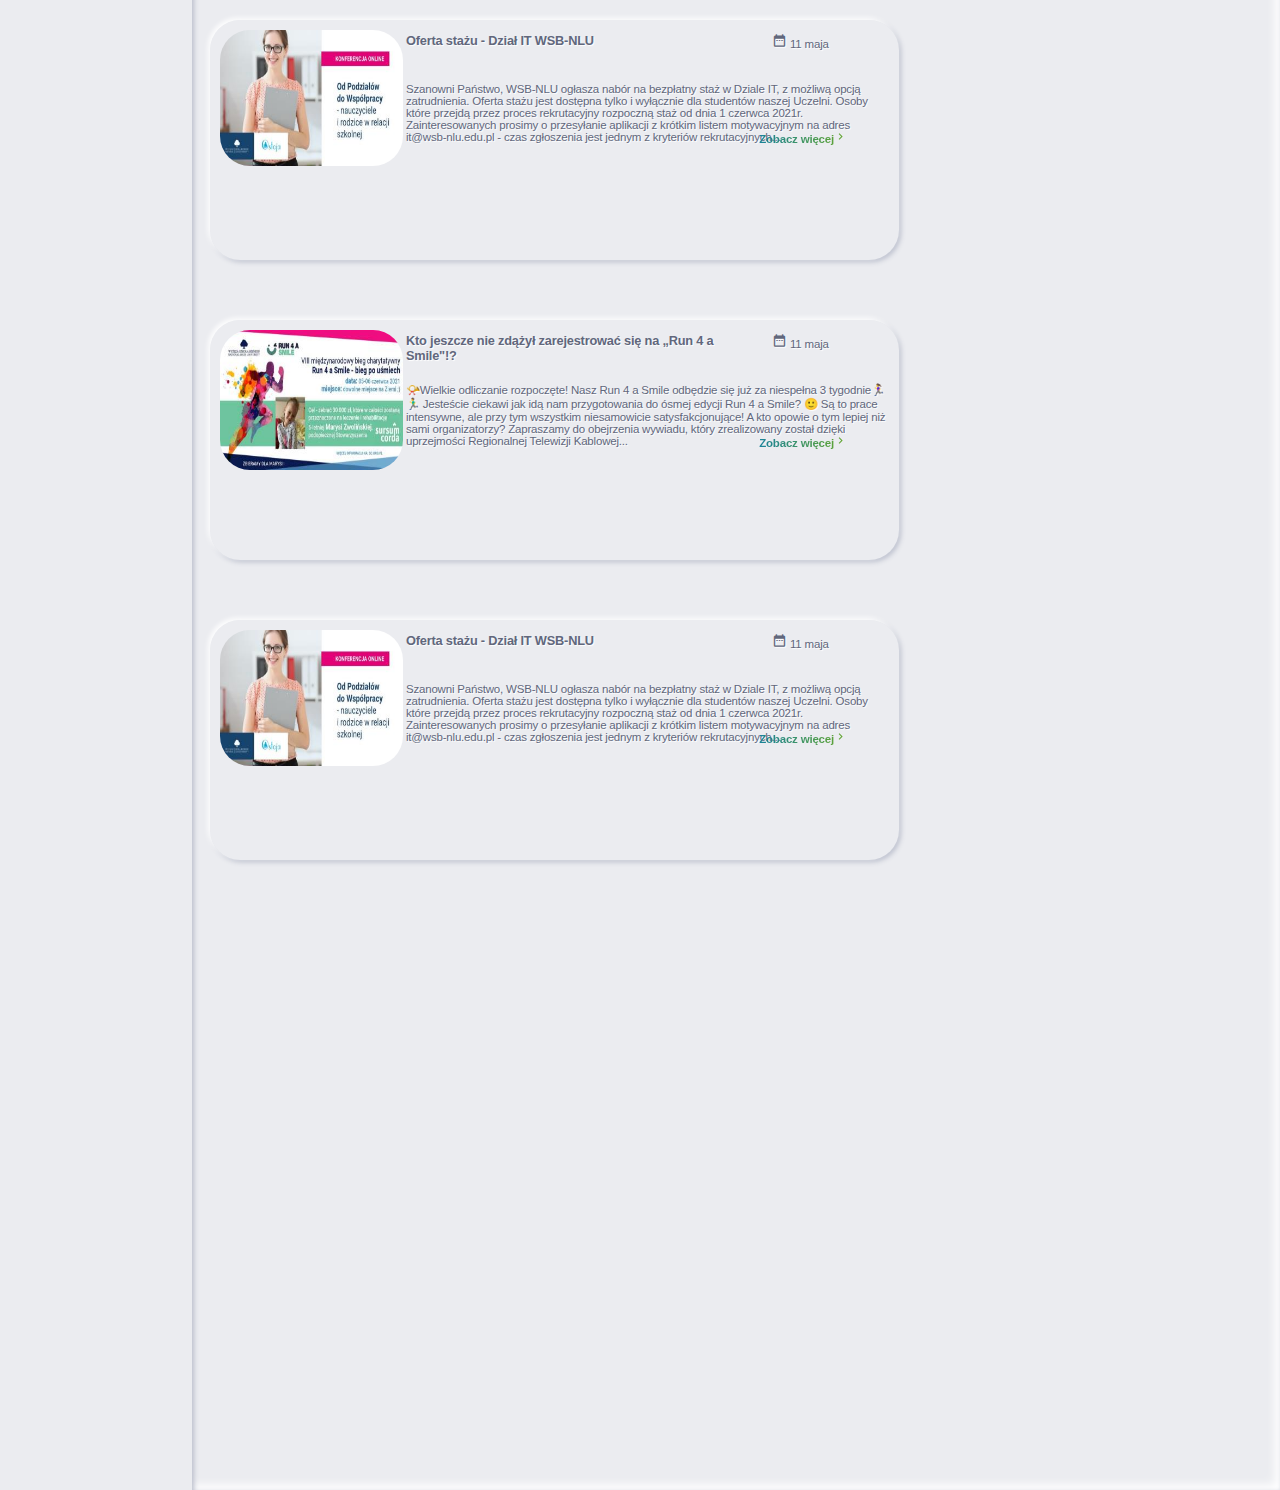
==== commit 551cdea4: "improve menu display under 576px" ====
--- a/userPage.html
+++ b/userPage.html
@@ -17,10 +17,10 @@
         <div class="menu-top-grid">
           <a href="#"><img src="/img/CloudA2.png" alt="logo clouda"></a>
           <div class="tab-buttons">
-            <button class="tablink" id="defaultOpen" onclick="openPage('Home', this, 'inset 1px 1px 2px #BABECC, inset -1px -1px 2px #FFF')">Główna</button>
-            <button class="tablink" onclick="openPage('News', this, 'inset 1px 1px 2px #BABECC, inset -1px -1px 2px #FFF' )" >Ogłoszenia</button>
-            <button class="tablink" onclick="openPage('Message', this, 'inset 1px 1px 2px #BABECC, inset -1px -1px 2px #FFF')">Komunikaty</button>
-            <button class="tablink" onclick="openPage('Task', this, 'inset 1px 1px 2px #BABECC, inset -1px -1px 2px #FFF' )">Zadania</button>
+            <button class="tablink" id="defaultOpen" onclick="openPage('Home', this, 'inset 1px 1px 2px #BABECC, inset -1px -1px 2px #FFF')"><span>Główna</span><i class="material-icons">home</i></button>
+            <button class="tablink" onclick="openPage('News', this, 'inset 1px 1px 2px #BABECC, inset -1px -1px 2px #FFF' )" ><span>Ogłoszenia</span><i class="material-icons">message</i></button>
+            <button class="tablink" onclick="openPage('Message', this, 'inset 1px 1px 2px #BABECC, inset -1px -1px 2px #FFF')"><span>Komunikaty</span><i class="material-icons">message</i></button>
+            <button class="tablink" onclick="openPage('Task', this, 'inset 1px 1px 2px #BABECC, inset -1px -1px 2px #FFF' )"><span>Zadania</span><i class="material-icons">task</i></button>
           </div>
           <img class="ang" src="/img/fleng.jpg">
           <img class="rus" src="/img/flros.png" >
--- a/css/style.css
+++ b/css/style.css
@@ -15,9 +15,32 @@
 }
 
 body, p, input, select, textarea, button {
-  font-family: 'Montserrat', sans-serif;
   letter-spacing: -0.2px;
   font-size: 1vw;
+}
+
+@media screen and (min-width: 992px) and (max-width: 1200px) {
+  body, button, input {
+    font-size: 1.4vw !important;
+  }
+}
+
+@media screen and (min-width: 768px) and (max-width: 992px) {
+  body, button, input {
+    font-size: 2vw !important;
+  }
+}
+
+@media screen and (min-width: 576px) and (max-width: 768px) {
+  body, button, input {
+    font-size: 3vw !important;
+  }
+}
+
+@media screen and (max-width: 576px) {
+  body, button, input {
+    font-size: 4vw !important;
+  }
 }
 
 div, p {
@@ -188,6 +211,13 @@
       grid-template-rows: 10vh 1fr;
 }
 
+@media screen and (max-width: 768px) {
+  .main {
+    -ms-grid-columns: 1fr;
+        grid-template-columns: 1fr;
+  }
+}
+
 .menu-top {
   color: #61677C;
   -ms-grid-column: 1;
@@ -218,6 +248,19 @@
   grid-column: 1/2;
 }
 
+@media screen and (min-width: 576px) and (max-width: 768px) {
+  .menu-top a img {
+    width: 100%;
+  }
+}
+
+@media screen and (max-width: 576px) {
+  .menu-top a img {
+    margin-top: 3vw;
+    width: 120%;
+  }
+}
+
 .user {
   -ms-grid-column: 5;
   -ms-grid-column-span: 1;
@@ -234,6 +277,15 @@
   transition: ease-in-out 0.4s;
 }
 
+@media screen and (max-width: 992px) {
+  .user {
+    -ms-grid-column: 4;
+    -ms-grid-column-span: 1;
+    grid-column: 4/5;
+    margin-right: 4vw;
+  }
+}
+
 .user i {
   font-size: 2vw !important;
 }
@@ -259,6 +311,14 @@
   transition: ease-in-out 0.4s;
 }
 
+@media screen and (max-width: 992px) {
+  .logout {
+    -ms-grid-column: 5;
+    -ms-grid-column-span: 1;
+    grid-column: 5/6;
+  }
+}
+
 .logout i {
   font-size: 2vw !important;
 }
@@ -282,6 +342,54 @@
   grid-column: 3/4;
   width: 40%;
   cursor: pointer;
+}
+
+@media screen and (min-width: 992px) and (max-width: 1200px) {
+  .rus, .ang {
+    width: 50%;
+  }
+}
+
+@media screen and (max-width: 992px) {
+  .rus, .ang {
+    display: none;
+  }
+}
+
+@media screen and (min-width: 768px) and (max-width: 992px) {
+  .user i, .logout i {
+    width: 60%;
+  }
+}
+
+@media screen and (min-width: 576px) and (max-width: 768px) {
+  .user i, .logout i {
+    width: 70%;
+  }
+}
+
+@media screen and (max-width: 576px) {
+  .user i, .logout i {
+    width: 80%;
+  }
+}
+
+@media screen and (min-width: 992px) and (max-width: 1200px) {
+  .user i, .logout i {
+    font-size: 3vw !important;
+  }
+}
+
+@media screen and (min-width: 768px) and (max-width: 992px) {
+  .user i, .logout i {
+    font-size: 4vw !important;
+  }
+}
+
+@media screen and (max-width: 768px) {
+  .user, .logout {
+    display: none;
+  }
 }
 
 .tablink {
@@ -308,6 +416,66 @@
   height: 100%;
 }
 
+@media screen and (min-width: 1200px) {
+  .tablink i {
+    display: none;
+  }
+}
+
+@media screen and (min-width: 992px) and (max-width: 1200px) {
+  .tablink i {
+    display: none;
+  }
+}
+
+@media screen and (min-width: 768px) and (max-width: 992px) {
+  .tablink i {
+    font-size: 3vw !important;
+  }
+}
+
+@media screen and (min-width: 768px) and (max-width: 992px) {
+  .tablink span {
+    display: none;
+  }
+}
+
+@media screen and (min-width: 576px) and (max-width: 768px) {
+  .tablink i {
+    font-size: 4vw !important;
+  }
+}
+
+@media screen and (min-width: 576px) and (max-width: 768px) {
+  .tablink span {
+    display: none;
+  }
+}
+
+@media screen and (max-width: 576px) {
+  .tablink span {
+    display: none;
+  }
+}
+
+@media screen and (max-width: 576px) {
+  .tablink i {
+    font-size: 5vw !important;
+  }
+}
+
+@media screen and (min-width: 576px) and (max-width: 768px) {
+  .tablink {
+    margin-top: 2vw;
+  }
+}
+
+@media screen and (max-width: 576px) {
+  .tablink {
+    margin-top: 4vw;
+  }
+}
+
 .menu-side {
   color: #61677C;
   -ms-grid-column: 1;
@@ -317,6 +485,12 @@
   -ms-grid-row-span: 1;
   grid-row: 2/3;
   margin-top: 2vh;
+}
+
+@media screen and (max-width: 768px) {
+  .menu-side {
+    display: none;
+  }
 }
 
 .card-menu li {
@@ -380,19 +554,32 @@
   grid-row: 2/3;
 }
 
+@media screen and (max-width: 768px) {
+  .workspace {
+    border-top-left-radius: 0px;
+  }
+}
+
 .workspace-grid {
   display: -ms-grid;
   display: grid;
   -ms-grid-columns: 1fr 1fr 1fr;
       grid-template-columns: 1fr 1fr 1fr;
-  -ms-grid-rows: (30vh)[10];
-      grid-template-rows: repeat(10, 30vh);
-}
-
-@media screen and (max-width: 1200px) {
+  -ms-grid-rows: (300px)[10];
+      grid-template-rows: repeat(10, 300px);
+}
+
+@media screen and (min-width: 768px) and (max-width: 1200px) {
   .workspace-grid {
     -ms-grid-columns: 1fr 1fr;
         grid-template-columns: 1fr 1fr;
+  }
+}
+
+@media screen and (max-width: 768px) {
+  .workspace-grid {
+    -ms-grid-columns: 1fr;
+        grid-template-columns: 1fr;
   }
 }
 
@@ -431,6 +618,17 @@
   grid-column: 2/3;
 }
 
+@media screen and (max-width: 768px) {
+  .card-main-right {
+    -ms-grid-row: 3;
+    -ms-grid-row-span: 2;
+    grid-row: 3/5;
+    -ms-grid-column: 1;
+    -ms-grid-column-span: 1;
+    grid-column: 1/2;
+  }
+}
+
 .card-main-a {
   color: #61677C;
   border-radius: 30px;
@@ -536,11 +734,17 @@
   grid-column: 3/4;
 }
 
-@media screen and (max-width: 1200px) {
+@media screen and (min-width: 768px) and (max-width: 1200px) {
   .card-second-b {
     -ms-grid-column: 2;
     -ms-grid-column-span: 1;
     grid-column: 2/3;
+  }
+}
+
+@media screen and (max-width: 768px) {
+  .card-second-b {
+    display: none;
   }
 }
 
@@ -564,7 +768,7 @@
   grid-column: 3/4;
 }
 
-@media screen and (max-width: 1200px) {
+@media screen and (min-width: 768px) and (max-width: 1200px) {
   .card-second-c {
     -ms-grid-row: 1;
     -ms-grid-row-span: 2;
@@ -572,6 +776,12 @@
     -ms-grid-column: 2;
     -ms-grid-column-span: 1;
     grid-column: 2/3;
+  }
+}
+
+@media screen and (max-width: 768px) {
+  .card-second-c {
+    display: none;
   }
 }
 
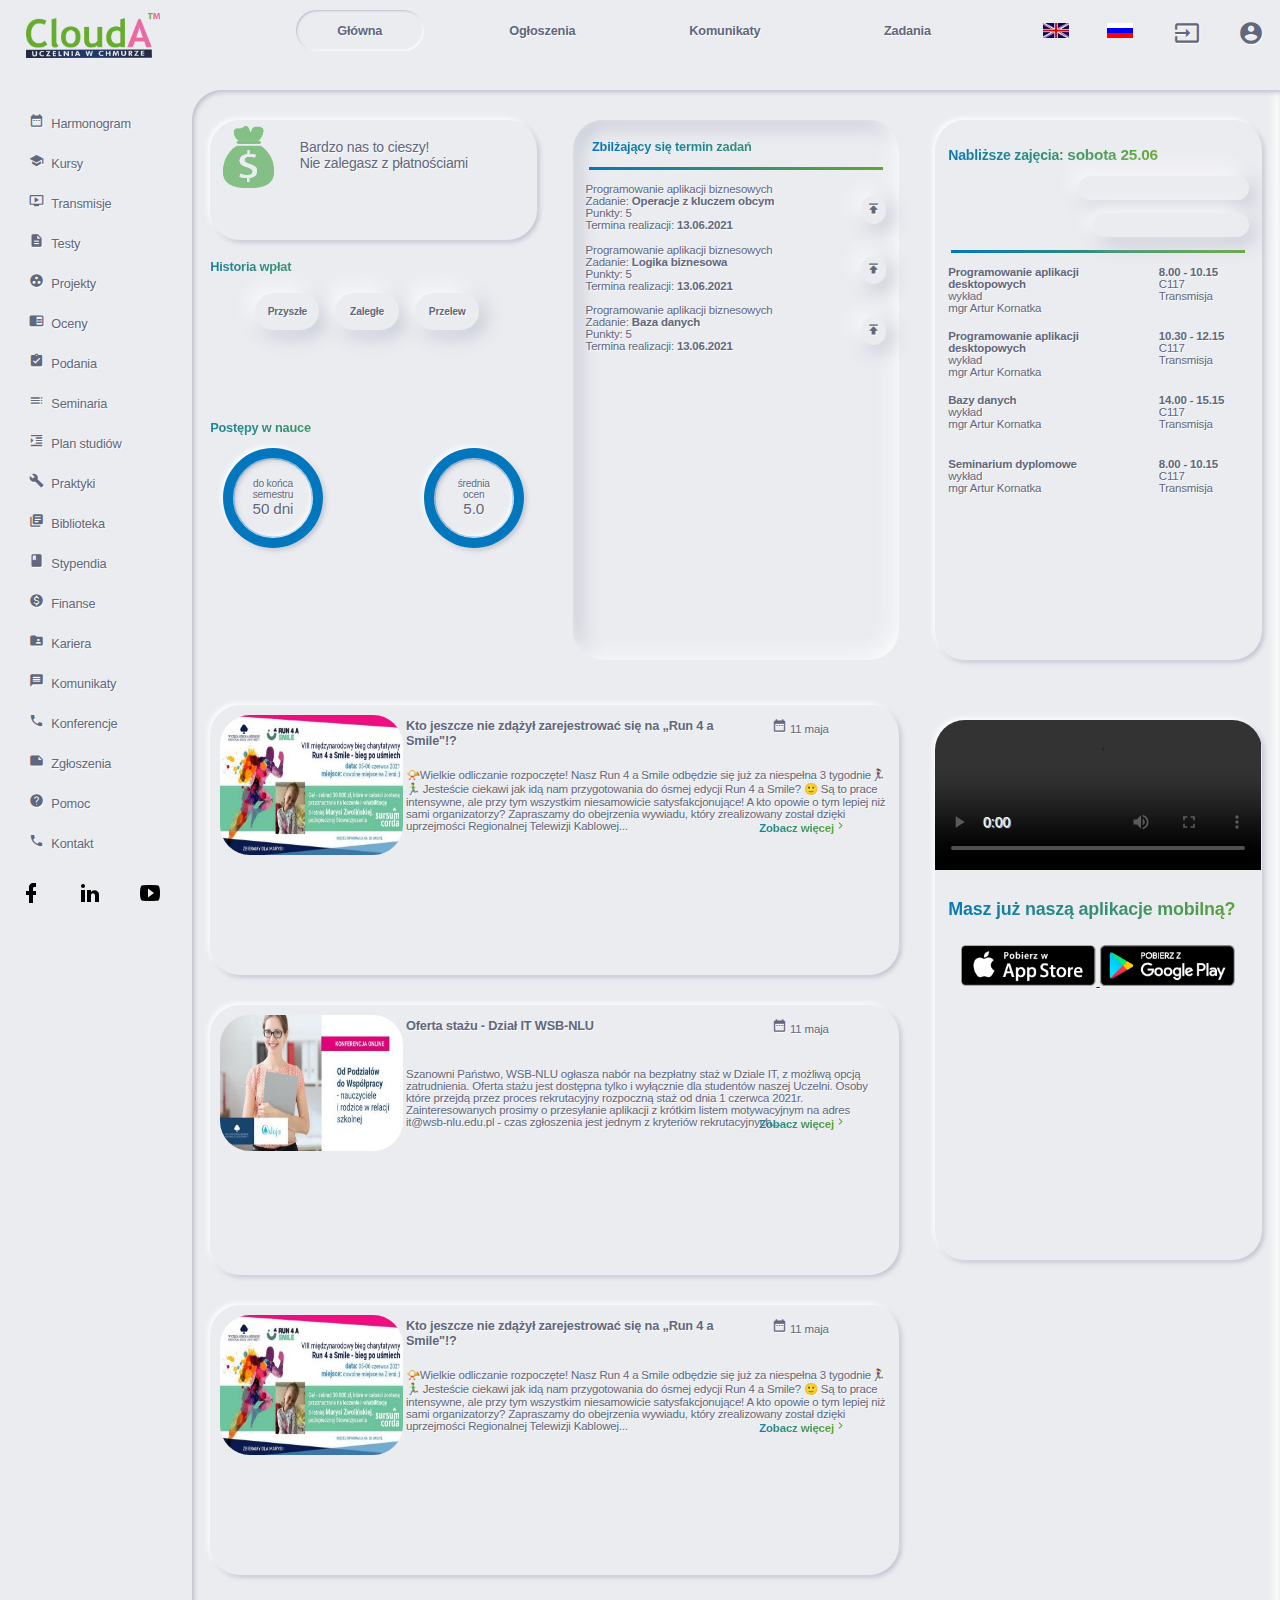
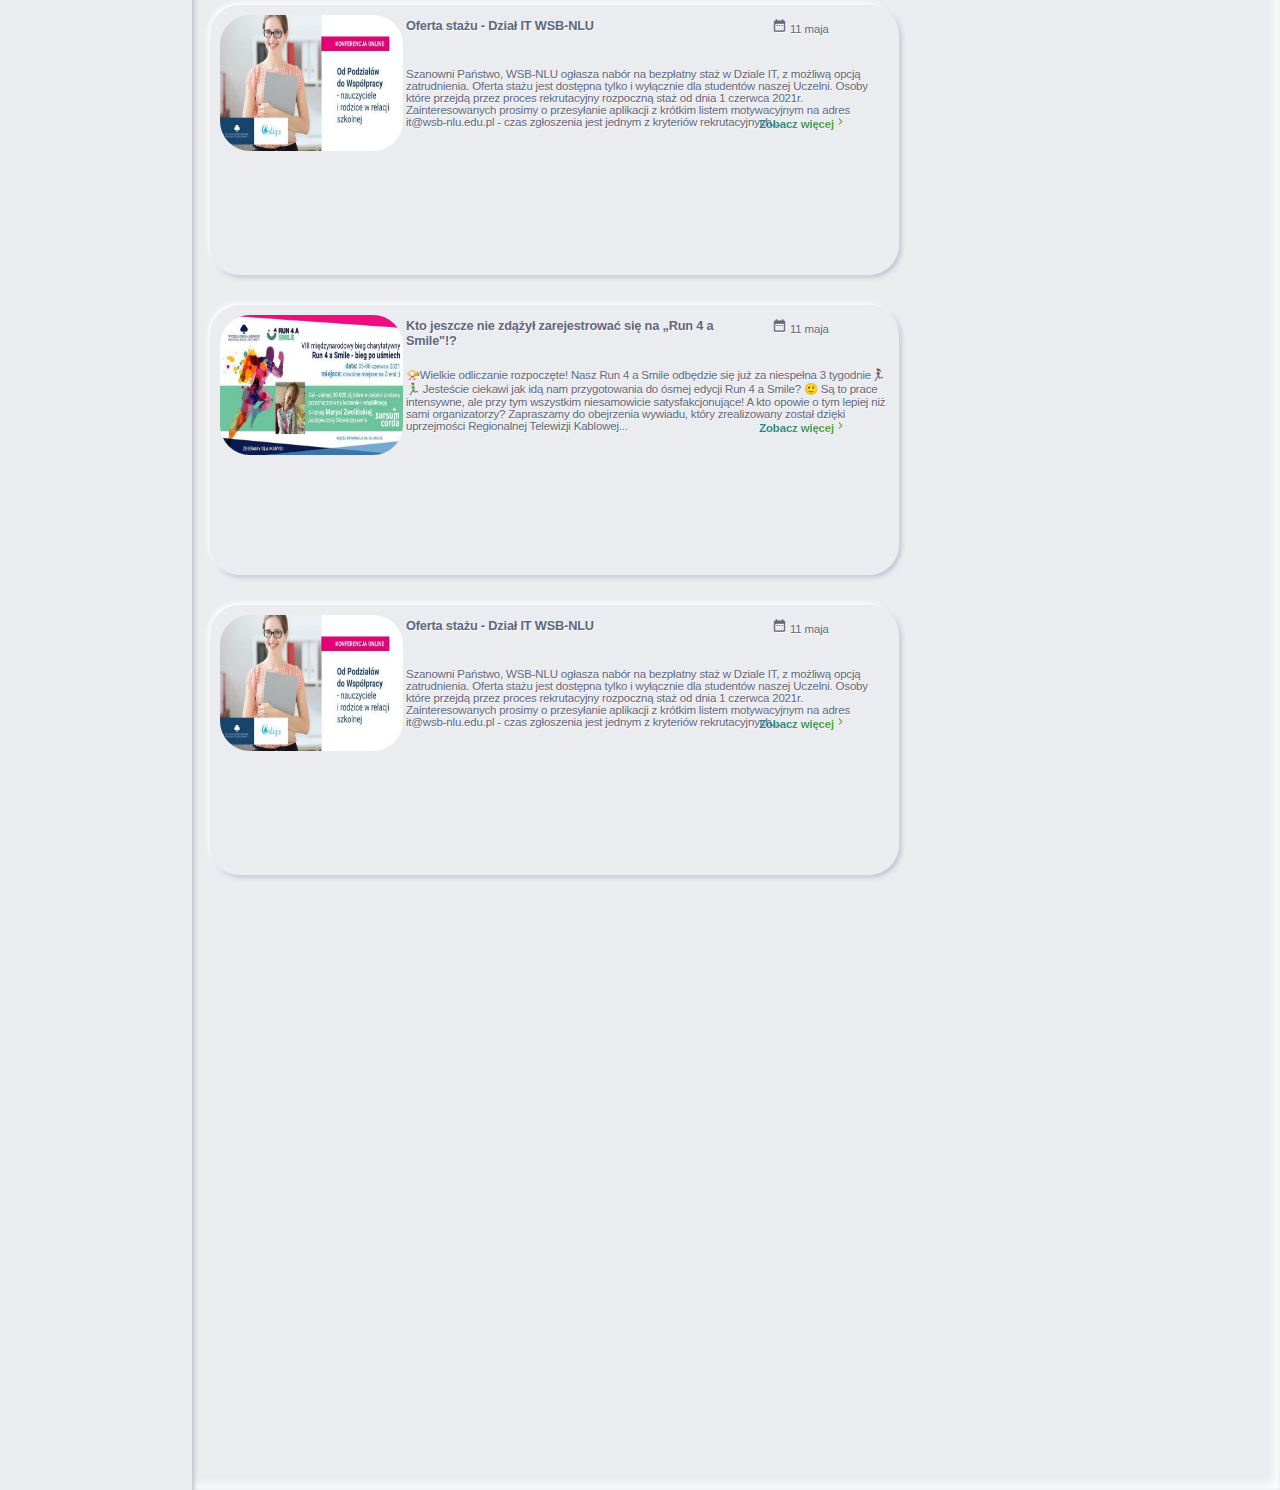
==== commit aed7d80c: "news card style under 576px" ====
--- a/userPage.html
+++ b/userPage.html
@@ -26,13 +26,47 @@
           <img class="rus" src="/img/flros.png" >
           <a class="user" href="index.html"><i class="material-icons">input</i></a>
           <a class="logout" href="index.html"><i class="material-icons">account_circle</i></a>
+          <a class="mobile-menu-button" onclick="openNav()" >&#9776</a>
          
         </div>
        
       </div>
       <nav>
+        <div id="mySidenav" class="sidenav">
+          <a href="javascript:void(0)" class="closebtn" onclick="closeNav()">&times;</a>
+          <div style="margin-left:20px; margin-bottom: 20px;">
+            <img style="margin-right:10px; margin-bottom: 5px;" src="/img/fleng.jpg">
+            <img style="margin-right:20px; margin-bottom: 5px; " src="/img/flros.png" >
+            <a style="margin-right:20px" href="index.html"><i class="material-icons"  style="font-size: 30px !important;  color: #61677C;">input</i></a>
+            <a style="margin-right:10px;" href="index.html"><i class="material-icons" style="font-size: 30px !important;  color: #61677C;">account_circle</i></a>
+          </div>
+          <ul class="card-menu card-menu-mobile ">
+            <li><a href="/Harmonogram/Index" class="waves-blue"><i class="material-icons">date_range</i><span>Harmonogram</span></a></li>
+            <li><a href="/Kursy/ListaPlanowKursy" class="waves-blue"><i class="material-icons">school</i><span>Kursy</span></a></li>
+            <li><a href="/Transmisja/TransmisjaWyklady" class="waves-blue"><i class="material-icons">ondemand_video</i><span>Transmisje</span></a></li>
+            <li><a href="/Ankiety/Index" class="waves-blue"><i class="material-icons">description</i><span>Testy</span></a></li>
+            <li><a href="/ProjektCloudA/Index" class="waves-blue"><i class="material-icons">group_work</i><span>Projekty</span></a></li>
+            <li><a href="/Kursy/ListaPlanowOceny" class="waves-blue"><i class="material-icons">chrome_reader_mode</i><span>Oceny</span></a></li>
+            <li><a href="/PodanieStudenta/Index" class="waves-blue"><i class="material-icons">assignment_turned_in</i><span>Podania</span></a></li>
+            <li><a href="/Seminaria/Index" class="waves-blue"><i class="material-icons">toc</i><span>Seminaria</span></a></li>
+            <li><a href="/PlanStudenta/Index" class="waves-blue"><i class="material-icons">format_indent_increase</i><span>Plan studiów</span></a></li>
+            <li><a href="/Praktyki/Index" class="waves-blue"><i class="material-icons">build</i><span>Praktyki</span></a></li>
+            <li><a href="/Biblioteka/Informacje" class="waves-blue"><i class="material-icons">library_books</i><span>Biblioteka</span></a></li>
+            <li><a href="/Stypendia/Index" class="waves-blue"><i class="material-icons">book</i><span>Stypendia</span></a></li>
+            <li><a href="/Platnosci/Index" class="waves-blue"><i class="material-icons">monetization_on</i><span>Finanse</span></a></li>
+            <li><a href="/Kariera/Oferty" class="waves-blue"><i class="material-icons">folder_shared</i><span>Kariera</span></a></li>
+            <li><a href="/Komunikat/Index" class="waves-blue"><i class="material-icons">message</i><span>Komunikaty</span></a></li>
+            <li><a href="/Konferencja/Index" class="waves-blue"><i class="material-icons">call</i><span>Konferencje</span></a></li>
+            <li><a href="/Zgloszenie/Index" class="waves-blue"><i class="material-icons">note</i><span>Zgłoszenia</span></a></li>
+            <li><a href="/Pomoc/Index" class="waves-blue"><i class="material-icons">help</i><span>Pomoc</span></a></li>
+            <li><a href="/Home/Kontakt" class="waves-blue"><i class="material-icons">phone</i><span>Kontakt</span></a></li>
+          </ul>
+          <a href="/Home/Kontakt" class="social-menu" style="margin-left: 20px; margin-top: 10px; margin-bottom: 10px;"><img src="/img/facebook.png" alt="facebook link"></a>
+          <a href="/Home/Kontakt" class="social-menu" style="margin-left: 40px;  margin-top: 10px; margin-bottom: 10px;"><img src="/img/linkedin.png" alt="linkedin"></a>
+          <a href="/Home/Kontakt" class="social-menu" style="margin-left: 40px;  margin-top: 10px; margin-bottom: 10px;"><img src="/img/youtube-play.png" alt="youtube-play"></a>
+        </div>
         <div class="menu-side">
-          <ul class="card-menu">
+          <ul class="card-menu ">
             <li><a href="/Harmonogram/Index" class="waves-blue"><i class="material-icons">date_range</i><span>Harmonogram</span></a></li>
             <li><a href="/Kursy/ListaPlanowKursy" class="waves-blue"><i class="material-icons">school</i><span>Kursy</span></a></li>
             <li><a href="/Transmisja/TransmisjaWyklady" class="waves-blue"><i class="material-icons">ondemand_video</i><span>Transmisje</span></a></li>
@@ -660,6 +694,15 @@
      
       </footer>
     </div>
+    <script>
+      function openNav() {
+        document.getElementById("mySidenav").style.width = "250px";
+      }
+      
+      function closeNav() {
+        document.getElementById("mySidenav").style.width = "0";
+      }
+      </script>
     <script src="calendar.js"></script>
     <script src="tabPage.js"></script>
  </body>
--- a/css/style.css
+++ b/css/style.css
@@ -17,30 +17,6 @@
 body, p, input, select, textarea, button {
   letter-spacing: -0.2px;
   font-size: 1vw;
-}
-
-@media screen and (min-width: 992px) and (max-width: 1200px) {
-  body, button, input {
-    font-size: 1.4vw !important;
-  }
-}
-
-@media screen and (min-width: 768px) and (max-width: 992px) {
-  body, button, input {
-    font-size: 2vw !important;
-  }
-}
-
-@media screen and (min-width: 576px) and (max-width: 768px) {
-  body, button, input {
-    font-size: 3vw !important;
-  }
-}
-
-@media screen and (max-width: 576px) {
-  body, button, input {
-    font-size: 4vw !important;
-  }
 }
 
 div, p {
@@ -187,6 +163,114 @@
           flex: 1;
 }
 
+@media screen and (min-width: 992px) and (max-width: 1200px) {
+  body, button, input {
+    font-size: 1.4vw !important;
+  }
+}
+
+@media screen and (min-width: 768px) and (max-width: 992px) {
+  body, button, input {
+    font-size: 2vw !important;
+  }
+}
+
+@media screen and (min-width: 576px) and (max-width: 768px) {
+  body, button, input {
+    font-size: 3vw !important;
+  }
+}
+
+@media screen and (max-width: 576px) {
+  body, button, input {
+    font-size: 4vw !important;
+  }
+}
+
+@media screen and (min-width: 768px) and (max-width: 992px) {
+  .login button, .login input {
+    margin-left: -10vw;
+    margin-bottom: 4vw;
+    width: 40vw;
+    height: 8vw;
+  }
+}
+
+@media screen and (min-width: 576px) and (max-width: 768px) {
+  .login button, .login input {
+    margin-left: -18vw;
+    margin-bottom: 2vw;
+    width: 50vw;
+    height: 10vw;
+  }
+}
+
+@media screen and (max-width: 576px) {
+  .login button, .login input {
+    margin-left: -20vw;
+    margin-bottom: 5vw;
+    width: 60vw;
+    height: 15vw;
+  }
+}
+
+@media screen and (min-width: 768px) and (max-width: 992px) {
+  .segment button {
+    display: inline;
+    margin-top: 3vw;
+    margin-right: -60px;
+    width: 60px;
+    height: 50px;
+  }
+}
+
+@media screen and (min-width: 576px) and (max-width: 768px) {
+  .segment button {
+    display: inline;
+    margin-top: 5vw;
+    margin-right: -120px;
+    width: 60px;
+    height: 50px;
+  }
+}
+
+@media screen and (max-width: 576px) {
+  .segment button {
+    display: inline;
+    margin-top: 5vw;
+    margin-right: -80px;
+    width: 40px;
+    height: 40px;
+  }
+}
+
+@media screen and (min-width: 768px) and (max-width: 992px) {
+  .login img {
+    margin-left: -9vw;
+    width: 40vw;
+    height: 12vw;
+    margin-bottom: 5vw;
+  }
+}
+
+@media screen and (min-width: 576px) and (max-width: 768px) {
+  .login img {
+    margin-left: -16vw;
+    width: 50vw;
+    height: 12vw;
+    margin-bottom: 5vw;
+  }
+}
+
+@media screen and (max-width: 576px) {
+  .login img {
+    margin-left: -20vw;
+    width: 60vw;
+    height: 20vw;
+    margin-bottom: 10vw;
+  }
+}
+
 .link {
   text-align: center;
 }
@@ -374,6 +458,69 @@
   }
 }
 
+.mobile-menu-button {
+  font-size: 8vw;
+  cursor: pointer;
+  color: #61677C;
+  margin-top: 3vw;
+  -ms-grid-column: 4;
+  -ms-grid-column-span: 2;
+  grid-column: 4/6;
+  padding: 0 5px;
+  -webkit-box-shadow: 1px 1px 2px #BABECC, -1px -1px 2px #FFF;
+          box-shadow: 1px 1px 2px #BABECC, -1px -1px 2px #FFF;
+}
+
+.mobile-menu-button:active {
+  -webkit-box-shadow: inset 1px 1px 2px #BABECC, inset -1px -1px 2px #FFF;
+          box-shadow: inset 1px 1px 2px #BABECC, inset -1px -1px 2px #FFF;
+}
+
+@media screen and (min-width: 768px) {
+  .mobile-menu-button {
+    display: none;
+  }
+}
+
+@media screen and (min-width: 576px) and (max-width: 768px) {
+  .mobile-menu-button {
+    font-size: 4vw !important;
+  }
+}
+
+.sidenav {
+  height: 100%;
+  width: 0;
+  position: fixed;
+  z-index: 1;
+  top: 0;
+  left: 0;
+  background-color: #EBECF0;
+  overflow-x: hidden;
+  -webkit-transition: 0.5s;
+  transition: 0.5s;
+  padding-top: 60px;
+  font-style: normal;
+  -webkit-box-shadow: 1px 1px 2px #BABECC, -1px -1px 2px #FFF;
+          box-shadow: 1px 1px 2px #BABECC, -1px -1px 2px #FFF;
+}
+
+.sidenav .closebtn {
+  position: absolute;
+  top: 0;
+  right: 25px;
+  font-size: 36px;
+  margin-left: 50px;
+  color: #61677C;
+  text-decoration: unset;
+}
+
+.card-menu-mobile {
+  -webkit-box-shadow: inset 1px 1px 2px #BABECC, inset -1px -1px 2px #FFF;
+          box-shadow: inset 1px 1px 2px #BABECC, inset -1px -1px 2px #FFF;
+  border-radius: 20px;
+}
+
 @media screen and (min-width: 992px) and (max-width: 1200px) {
   .user i, .logout i {
     font-size: 3vw !important;
@@ -460,7 +607,7 @@
 
 @media screen and (max-width: 576px) {
   .tablink i {
-    font-size: 5vw !important;
+    font-size: 6vw !important;
   }
 }
 
@@ -505,6 +652,9 @@
   border-radius: 20px;
   -webkit-transition: ease-in-out 0.4s;
   transition: ease-in-out 0.4s;
+  font-style: normal;
+  -webkit-transition: ease-in-out 0.5s;
+  transition: ease-in-out 0.5s;
 }
 
 .card-menu li:hover {
@@ -519,6 +669,18 @@
 
 .card-menu li a span {
   padding-left: 5%;
+}
+
+@media screen and (min-width: 576px) and (max-width: 768px) {
+  .card-menu li a i {
+    font-size: 4vw !important;
+  }
+}
+
+@media screen and (max-width: 576px) {
+  .card-menu li a i {
+    font-size: 6vw !important;
+  }
 }
 
 .material-icons {
@@ -580,6 +742,8 @@
   .workspace-grid {
     -ms-grid-columns: 1fr;
         grid-template-columns: 1fr;
+    -ms-grid-rows: (300px)[20];
+        grid-template-rows: repeat(20, 300px);
   }
 }
 
@@ -640,7 +804,7 @@
   -ms-grid-column-align: center;
       justify-self: center;
   width: 95%;
-  height: 80%;
+  height: 90%;
   -ms-grid-column: 1;
   -ms-grid-column-span: 2;
   grid-column: 1/3;
@@ -799,6 +963,44 @@
   font-size: 1.1vw;
 }
 
+@media screen and (min-width: 992px) and (max-width: 1200px) {
+  .payment p {
+    font-size: 1.4vw !important;
+  }
+}
+
+@media screen and (min-width: 768px) and (max-width: 992px) {
+  .payment p {
+    font-size: 3vw !important;
+  }
+}
+
+@media screen and (min-width: 576px) and (max-width: 768px) {
+  .payment p {
+    font-size: 4vw !important;
+  }
+}
+
+@media screen and (min-width: 576px) and (max-width: 768px) {
+  .payment img {
+    width: 15% !important;
+    height: 65%;
+  }
+}
+
+@media screen and (max-width: 576px) {
+  .payment p {
+    font-size: 5vw !important;
+  }
+}
+
+@media screen and (max-width: 576px) {
+  .payment img {
+    width: 20% !important;
+    height: 65%;
+  }
+}
+
 .payment img {
   float: left;
   width: 4vw;
@@ -822,6 +1024,41 @@
   font-size: 0.8vw;
   margin: 0 0.5vw;
   width: 5vw;
+}
+
+@media screen and (min-width: 992px) and (max-width: 1200px) {
+  .payment-history-buttons button {
+    margin-top: 4vw;
+    margin-right: 0vw;
+    width: 10vw;
+    height: 4vw;
+  }
+}
+
+@media screen and (min-width: 768px) and (max-width: 992px) {
+  .payment-history-buttons button {
+    margin-top: 4vw;
+    margin-right: 0vw;
+    width: 10vw;
+    height: 6vw;
+  }
+}
+
+@media screen and (min-width: 576px) and (max-width: 768px) {
+  .payment-history-buttons button {
+    margin-top: 4vw;
+    margin-right: 6vw;
+    width: 20vw;
+    height: 8vw;
+  }
+}
+
+@media screen and (max-width: 576px) {
+  .payment-history-buttons button {
+    margin-top: 10vw;
+    width: 25vw;
+    height: 10vw;
+  }
 }
 
 .card-main-left h3 {
@@ -981,6 +1218,24 @@
   padding: 5px;
 }
 
+@media screen and (min-width: 576px) and (max-width: 768px) {
+  .tasks button, .tasks button i {
+    margin-right: 3vw;
+    padding: 0;
+    padding-left: 10px;
+    font-size: 4vw !important;
+  }
+}
+
+@media screen and (max-width: 576px) {
+  .tasks button, .tasks button i {
+    margin-right: 3vw;
+    padding: 0;
+    padding-left: 6px;
+    font-size: 6vw !important;
+  }
+}
+
 .agenda h3 {
   font-size: 1vw;
   color: #61677C;
@@ -994,6 +1249,24 @@
   margin-top: 1vw;
   float: right;
   margin-right: 1vw;
+}
+
+@media screen and (min-width: 576px) and (max-width: 768px) {
+  .agenda button, .agenda button i {
+    margin-right: 3vw;
+    padding: 0;
+    padding-left: 3px;
+    font-size: 6vw !important;
+  }
+}
+
+@media screen and (max-width: 576px) {
+  .agenda button, .agenda button i {
+    margin-right: 3vw;
+    padding: 0;
+    padding-left: 3px;
+    font-size: 7vw !important;
+  }
 }
 
 .agenda h3 span {
@@ -1044,6 +1317,31 @@
   font-weight: 600;
 }
 
+@media screen and (min-width: 992px) and (max-width: 1200px) {
+  .agenda-item-left p, .agenda-item-right p, .agenda h3, .agenda h3 span, .task p, .task p span, .card-main-right h3, .card-main-left h3, .text-chart, .text-chart span {
+    font-size: 1.4vw !important;
+  }
+}
+
+@media screen and (min-width: 768px) and (max-width: 992px) {
+  .agenda-item-left p, .agenda-item-right p, .agenda h3, .agenda h3 span, .task p, .task p span, .card-main-right h3, .card-main-left h3, .text-chart, .text-chart span {
+    font-size: 2vw !important;
+  }
+}
+
+@media screen and (min-width: 576px) and (max-width: 768px) {
+  .agenda-item-left p, .agenda-item-right p, .agenda h3, .agenda h3 span, .task p, .task p span, .card-main-right h3, .card-main-left h3, .text-chart, .text-chart span {
+    font-size: 3vw !important;
+  }
+}
+
+@media screen and (max-width: 576px) {
+  .agenda-item-left p, .agenda-item-right p, .agenda h3, .agenda h3 span, .task p, .task p span, .card-main-right h3, .card-main-left h3, .text-chart, .text-chart span {
+    font-size: 4vw !important;
+    margin-top: 2vw;
+  }
+}
+
 .card-second-b video {
   width: 100%;
   border-top-left-radius: 30px;
@@ -1086,6 +1384,15 @@
       grid-template-columns: 1fr 1fr 1fr 140px;
   -ms-grid-rows: 50px 1fr 30px;
       grid-template-rows: 50px 1fr 30px;
+}
+
+@media screen and (max-width: 576px) {
+  .news-grid {
+    -ms-grid-columns: 1fr;
+        grid-template-columns: 1fr;
+    -ms-grid-rows: 200px auto auto 30px;
+        grid-template-rows: 200px auto auto 30px;
+  }
 }
 
 .news-grid img {
@@ -1101,6 +1408,15 @@
   border-radius: 30px;
 }
 
+@media screen and (max-width: 576px) {
+  .news-grid img {
+    -ms-grid-row: 1;
+    -ms-grid-row-span: 1;
+    grid-row: 1/2;
+    width: 90vw;
+  }
+}
+
 .news-grid h3 {
   padding: 1vw;
   color: #61677C;
@@ -1113,6 +1429,18 @@
   font-size: 1vw;
 }
 
+@media screen and (max-width: 576px) {
+  .news-grid h3 {
+    margin: 2vw;
+    -ms-grid-row: 2;
+    -ms-grid-row-span: 1;
+    grid-row: 2/3;
+    -ms-grid-column: 1;
+    -ms-grid-column-span: 1;
+    grid-column: 1/2;
+  }
+}
+
 .news-grid p {
   padding: 1vw;
   color: #61677C;
@@ -1123,6 +1451,18 @@
   -ms-grid-column-span: 3;
   grid-column: 2/5;
   font-size: 0.9vw;
+}
+
+@media screen and (max-width: 576px) {
+  .news-grid p {
+    margin: 2vw;
+    -ms-grid-row: 3;
+    -ms-grid-row-span: 1;
+    grid-row: 3/4;
+    -ms-grid-column: 1;
+    -ms-grid-column-span: 1;
+    grid-column: 1/2;
+  }
 }
 
 .news-grid a {
@@ -1142,6 +1482,18 @@
   font-size: 1vw !important;
 }
 
+@media screen and (max-width: 576px) {
+  .news-grid a, .news-grid a i {
+    margin: 2vw;
+    -ms-grid-row: 4;
+    -ms-grid-row-span: 1;
+    grid-row: 4/5;
+    -ms-grid-column: 1;
+    -ms-grid-column-span: 1;
+    grid-column: 1/2;
+  }
+}
+
 .news-grid span {
   margin: 1vw;
   color: #61677C;
@@ -1152,6 +1504,39 @@
   -ms-grid-column-span: 1;
   grid-column: 4/5;
   font-size: 0.9vw;
+}
+
+@media screen and (min-width: 992px) and (max-width: 1200px) {
+  .payment-history-buttons button {
+    margin-top: 4vw;
+    margin-right: 0vw;
+    width: 10vw;
+    height: 4vw;
+  }
+}
+
+@media screen and (min-width: 768px) and (max-width: 992px) {
+  .payment-history-buttons button {
+    margin-top: 4vw;
+    margin-right: 0vw;
+    width: 10vw;
+    height: 6vw;
+  }
+}
+
+@media screen and (min-width: 576px) and (max-width: 768px) {
+  .payment-history-buttons button {
+    margin-top: 4vw;
+    margin-right: 6vw;
+    width: 20vw;
+    height: 8vw;
+  }
+}
+
+@media screen and (max-width: 576px) {
+  .news-grid a, .news-grid a i, .news-grid p, .news-grid h3, .news-grid span, .news-grid span i {
+    font-size: 4vw !important;
+  }
 }
 
 .card-second-a h3 {
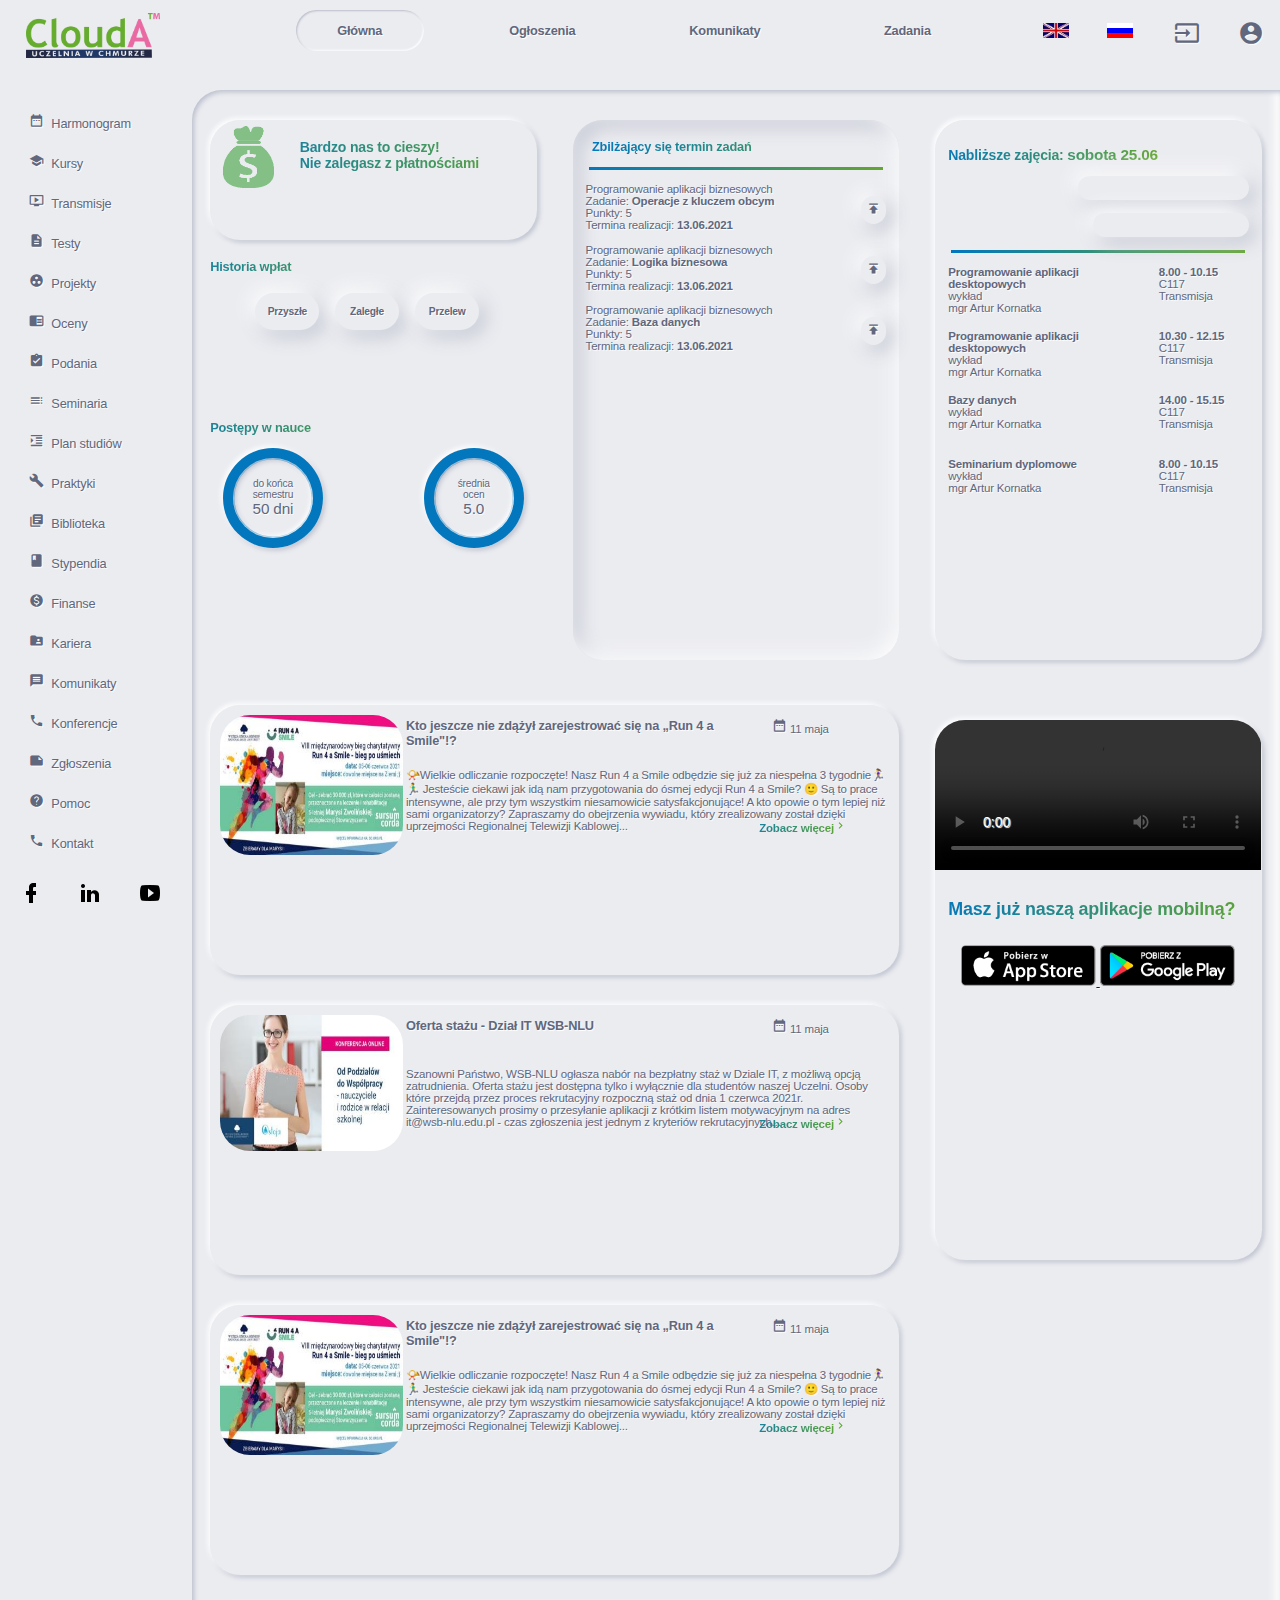
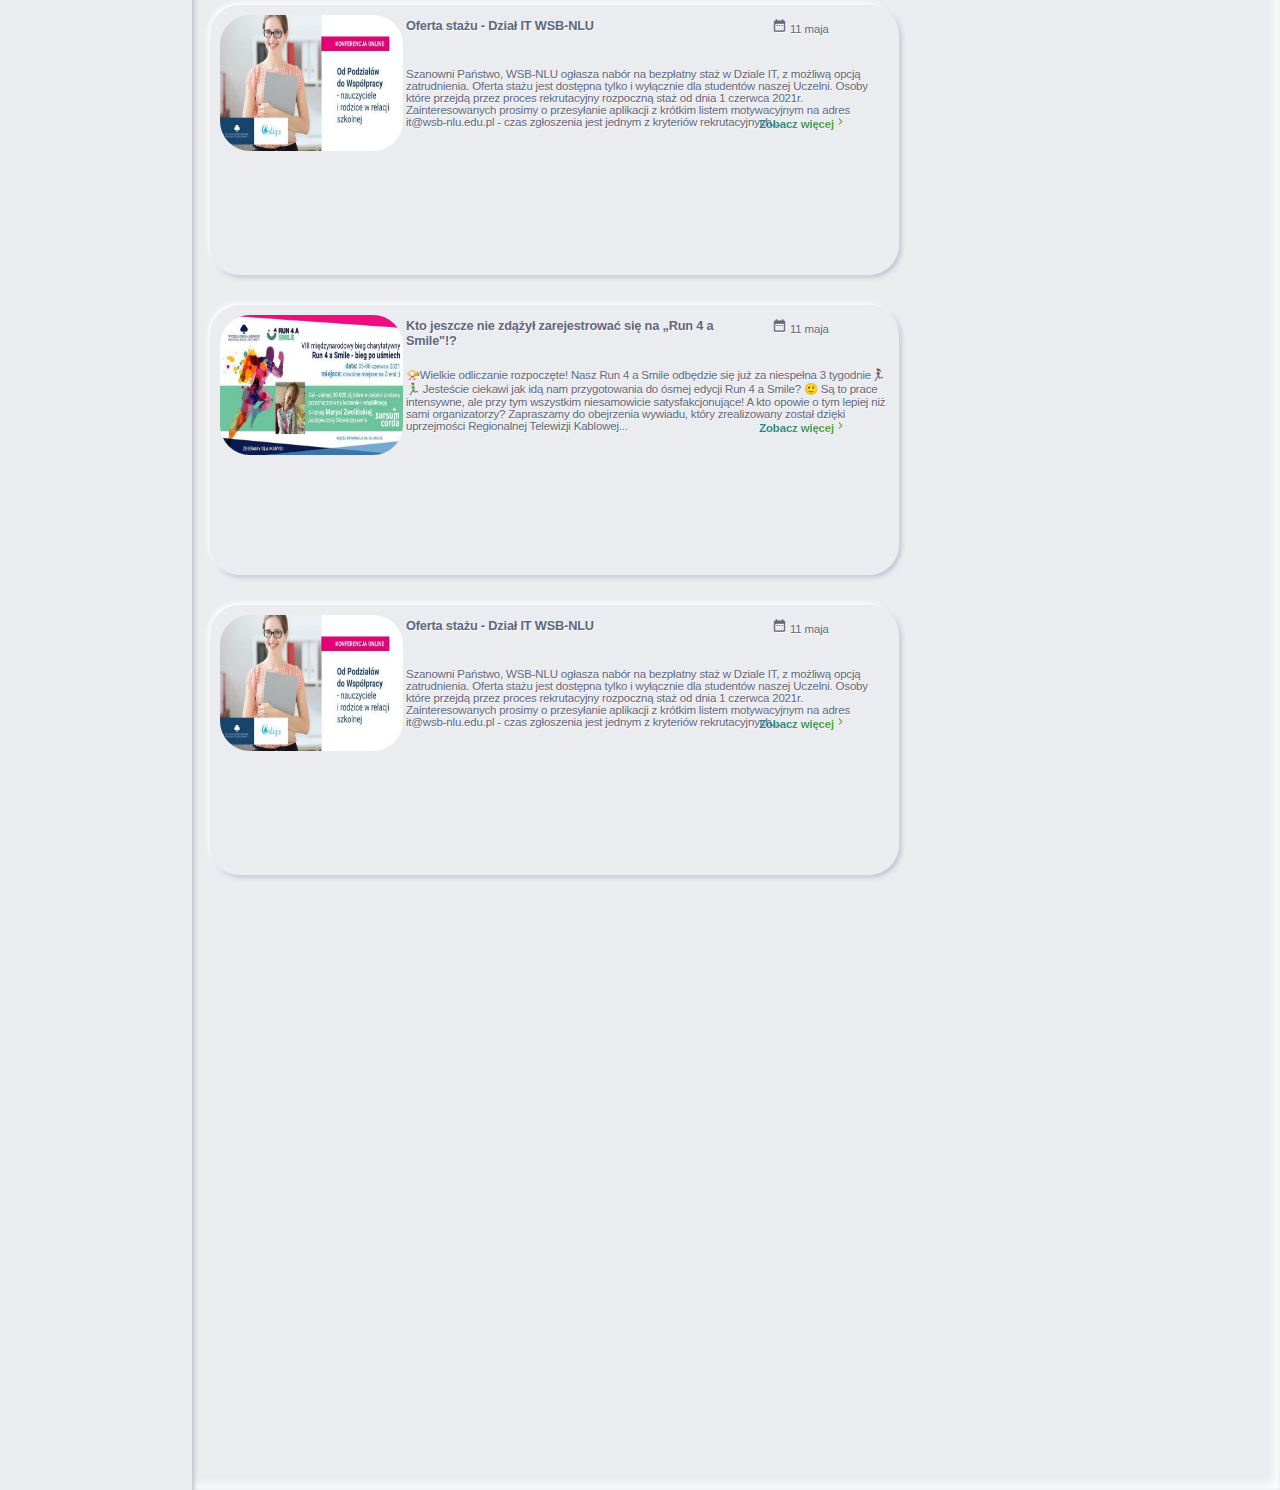
==== commit 871aee61: "style linear color in payment" ====
--- a/userPage.html
+++ b/userPage.html
@@ -100,7 +100,7 @@
             <div class="card-main-left">
               <div class="payment">
                 <img src="/img/platnosciIkona.png" alt="ikona platnosci">
-                <p>Bardzo nas to cieszy! <br/>Nie zalegasz z płatnościami</p>               
+                <p class="text-linear-gradient" style="font-weight: 600;">Bardzo nas to cieszy! <br/>Nie zalegasz z płatnościami</p>               
               </div>
               <div class="payment-history">
                 <h3 class="text-linear-gradient-short">Historia wpłat</h3>
--- a/css/style.css
+++ b/css/style.css
@@ -1012,7 +1012,7 @@
 .payment-history h3 {
   padding-top: 1.5vw;
   padding-bottom: 1.5vw;
-  color: #61677C;
+  color: linear-gradient(to right, #0277bd, #63a630);
   font-size: 1.1vw;
 }
 
